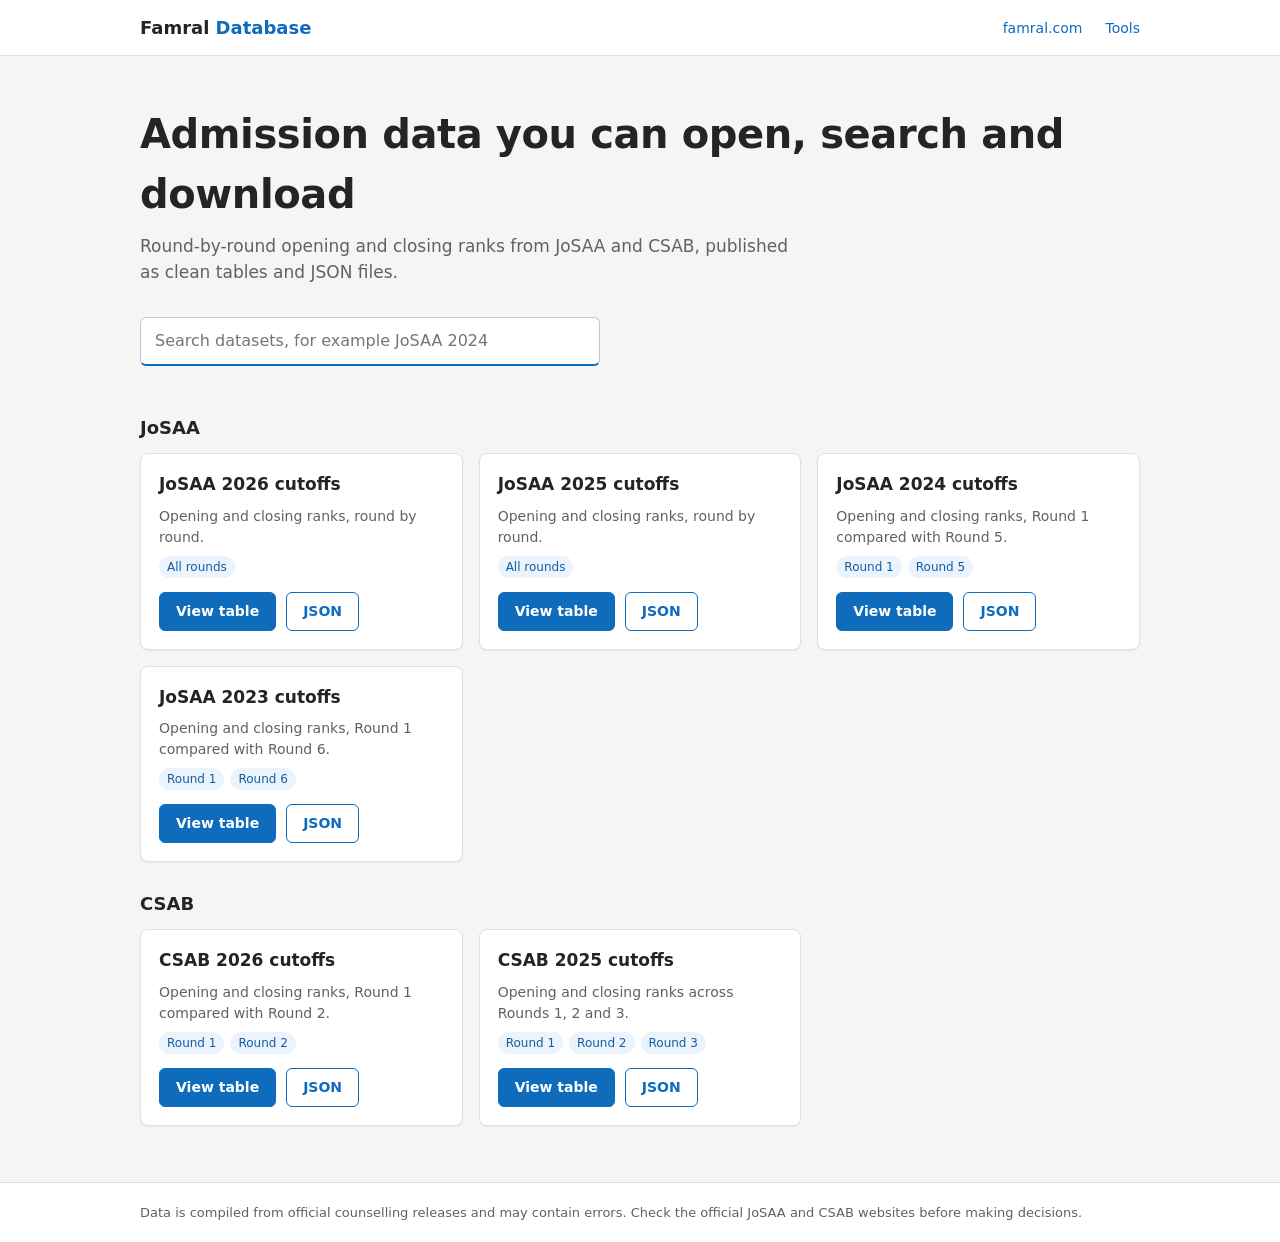
==== index.html @ 6892798c "Create index.html" ====
<!DOCTYPE html>
<html lang="en">
<head>
<meta charset="UTF-8">
<meta name="viewport" content="width=device-width, initial-scale=1">
<title>Famral Database – Open admission and cutoff data</title>
<meta name="description" content="Free, downloadable admission datasets from Famral: JoSAA and CSAB opening and closing ranks, round by round.">
<link rel="canonical" href="https://database.famral.com/">
<style>
  :root {
    --blue: #0f6cbd;
    --blue-dark: #115ea3;
    --blue-tint: #ebf3fc;
    --ink: #242424;
    --muted: #616161;
    --line: #e0e0e0;
    --bg: #f5f5f5;
    --card: #ffffff;
  }
  * { box-sizing: border-box; }
  html { scroll-behavior: smooth; }
  body {
    margin: 0;
    font-family: "Segoe UI", system-ui, -apple-system, Roboto, Arial, sans-serif;
    color: var(--ink);
    background: var(--bg);
    line-height: 1.5;
  }
  a { color: var(--blue); }
  a:focus-visible, input:focus-visible { outline: 3px solid #8fc1ee; outline-offset: 2px; }

  header.top { background: var(--card); border-bottom: 1px solid var(--line); }
  .bar { max-width: 1040px; margin: 0 auto; padding: 14px 20px; display: flex; align-items: center; justify-content: space-between; }
  .brand { font-weight: 600; font-size: 18px; color: var(--ink); text-decoration: none; }
  .brand span { color: var(--blue); }
  .bar nav a { margin-left: 18px; font-size: 14px; text-decoration: none; }
  .bar nav a:hover { text-decoration: underline; }

  .hero { max-width: 1040px; margin: 0 auto; padding: 48px 20px 24px; }
  .hero h1 { margin: 0 0 10px; font-size: clamp(28px, 4vw, 40px); font-weight: 600; letter-spacing: -0.01em; }
  .hero p { margin: 0; max-width: 62ch; color: var(--muted); font-size: 17px; }

  .search { max-width: 1040px; margin: 0 auto; padding: 8px 20px 20px; }
  .search input {
    width: 100%; max-width: 460px; padding: 11px 14px; font: inherit;
    border: 1px solid #c7c7c7; border-bottom: 2px solid var(--blue);
    border-radius: 6px; background: var(--card);
  }

  main { max-width: 1040px; margin: 0 auto; padding: 0 20px 56px; }
  h2 { font-size: 18px; font-weight: 600; margin: 28px 0 12px; }
  .grid { display: grid; grid-template-columns: repeat(auto-fill, minmax(290px, 1fr)); gap: 16px; }
  .card {
    background: var(--card); border: 1px solid var(--line); border-radius: 8px;
    padding: 18px; display: flex; flex-direction: column; gap: 8px;
    box-shadow: 0 1px 2px rgba(0,0,0,.06);
  }
  .card h3 { margin: 0; font-size: 17px; font-weight: 600; }
  .card p { margin: 0; color: var(--muted); font-size: 14px; flex: 1; }
  .tags { display: flex; gap: 6px; flex-wrap: wrap; }
  .tag { font-size: 12px; padding: 2px 8px; border-radius: 999px; background: var(--blue-tint); color: var(--blue-dark); }
  .actions { display: flex; gap: 10px; margin-top: 6px; }
  .btn {
    display: inline-block; padding: 8px 16px; border-radius: 6px; font-size: 14px; font-weight: 600;
    text-decoration: none; border: 1px solid var(--blue);
  }
  .btn.primary { background: var(--blue); color: #fff; }
  .btn.primary:hover { background: var(--blue-dark); }
  .btn.ghost { background: transparent; color: var(--blue); }
  .btn.ghost:hover { background: var(--blue-tint); }

  .empty { display: none; padding: 28px; background: var(--card); border: 1px dashed #c7c7c7; border-radius: 8px; color: var(--muted); }

  footer { border-top: 1px solid var(--line); background: var(--card); }
  footer div { max-width: 1040px; margin: 0 auto; padding: 20px; font-size: 13px; color: var(--muted); }
</style>
</head>
<body>

<header class="top">
  <div class="bar">
    <a class="brand" href="/">Famral <span>Database</span></a>
    <nav>
      <a href="https://famral.com/">famral.com</a>
      <a href="https://tools.famral.com/">Tools</a>
    </nav>
  </div>
</header>

<section class="hero">
  <h1>Admission data you can open, search and download</h1>
  <p>Round-by-round opening and closing ranks from JoSAA and CSAB, published as clean tables and JSON files.</p>
</section>

<div class="search">
  <input id="q" type="search" placeholder="Search datasets, for example JoSAA 2024" aria-label="Search datasets" autocomplete="off">
</div>

<main>
  <div id="list"></div>
  <div class="empty" id="empty">No dataset matches your search. Try a year or a counselling name such as JoSAA or CSAB.</div>
</main>

<footer>
  <div>Data is compiled from official counselling releases and may contain errors. Check the official JoSAA and CSAB websites before making decisions.</div>
</footer>

<script>
  // Add or edit datasets here. "path" is the page folder; "json" is the data file it loads.
  const DATASETS = [
    { group: "JoSAA", title: "JoSAA 2026 cutoffs", desc: "Opening and closing ranks, round by round.", year: 2026, path: "/josaa/cutoff/2026/", json: "/josaa/cutoff/2026/2026.json", tags: ["All rounds"] },
    { group: "JoSAA", title: "JoSAA 2025 cutoffs", desc: "Opening and closing ranks, round by round.", year: 2025, path: "/josaa/cutoff/2025/", json: "/josaa/cutoff/2025/2025.json", tags: ["All rounds"] },
    { group: "JoSAA", title: "JoSAA 2024 cutoffs", desc: "Opening and closing ranks, Round 1 compared with Round 5.", year: 2024, path: "/josaa/cutoff/2024/", json: "/josaa/cutoff/2024/2024.json", tags: ["Round 1", "Round 5"] },
    { group: "JoSAA", title: "JoSAA 2023 cutoffs", desc: "Opening and closing ranks, Round 1 compared with Round 6.", year: 2023, path: "/josaa/cutoff/2023/", json: "/josaa/cutoff/2023/2023.json", tags: ["Round 1", "Round 6"] },
    { group: "CSAB", title: "CSAB 2026 cutoffs", desc: "Opening and closing ranks, Round 1 compared with Round 2.", year: 2026, path: "/csab/cutoff/2026/", json: "/csab/cutoff/2026/2026.json", tags: ["Round 1", "Round 2"] },
    { group: "CSAB", title: "CSAB 2025 cutoffs", desc: "Opening and closing ranks across Rounds 1, 2 and 3.", year: 2025, path: "/csab/cutoff/2025/", json: "/csab/cutoff/2025/2025.json", tags: ["Round 1", "Round 2", "Round 3"] }
  ];

  const list = document.getElementById("list");
  const empty = document.getElementById("empty");
  const q = document.getElementById("q");

  function esc(s) {
    return String(s).replace(/[&<>"']/g, c => ({ "&": "&amp;", "<": "&lt;", ">": "&gt;", '"': "&quot;", "'": "&#39;" }[c]));
  }

  function render() {
    const term = q.value.trim().toLowerCase();
    const matches = DATASETS.filter(d =>
      !term || (d.title + " " + d.desc + " " + d.group + " " + d.year + " " + d.tags.join(" ")).toLowerCase().includes(term)
    );
    const groups = {};
    matches.forEach(d => (groups[d.group] = groups[d.group] || []).push(d));

    list.innerHTML = Object.keys(groups).map(g => `
      <h2>${esc(g)}</h2>
      <div class="grid">
        ${groups[g].sort((a, b) => b.year - a.year).map(d => `
          <article class="card">
            <h3>${esc(d.title)}</h3>
            <p>${esc(d.desc)}</p>
            <div class="tags">${d.tags.map(t => `<span class="tag">${esc(t)}</span>`).join("")}</div>
            <div class="actions">
              <a class="btn primary" href="${esc(d.path)}">View table</a>
              <a class="btn ghost" href="${esc(d.json)}" download>JSON</a>
            </div>
          </article>`).join("")}
      </div>`).join("");

    empty.style.display = matches.length ? "none" : "block";
  }

  q.addEventListener("input", render);
  render();
</script>
</body>
</html>
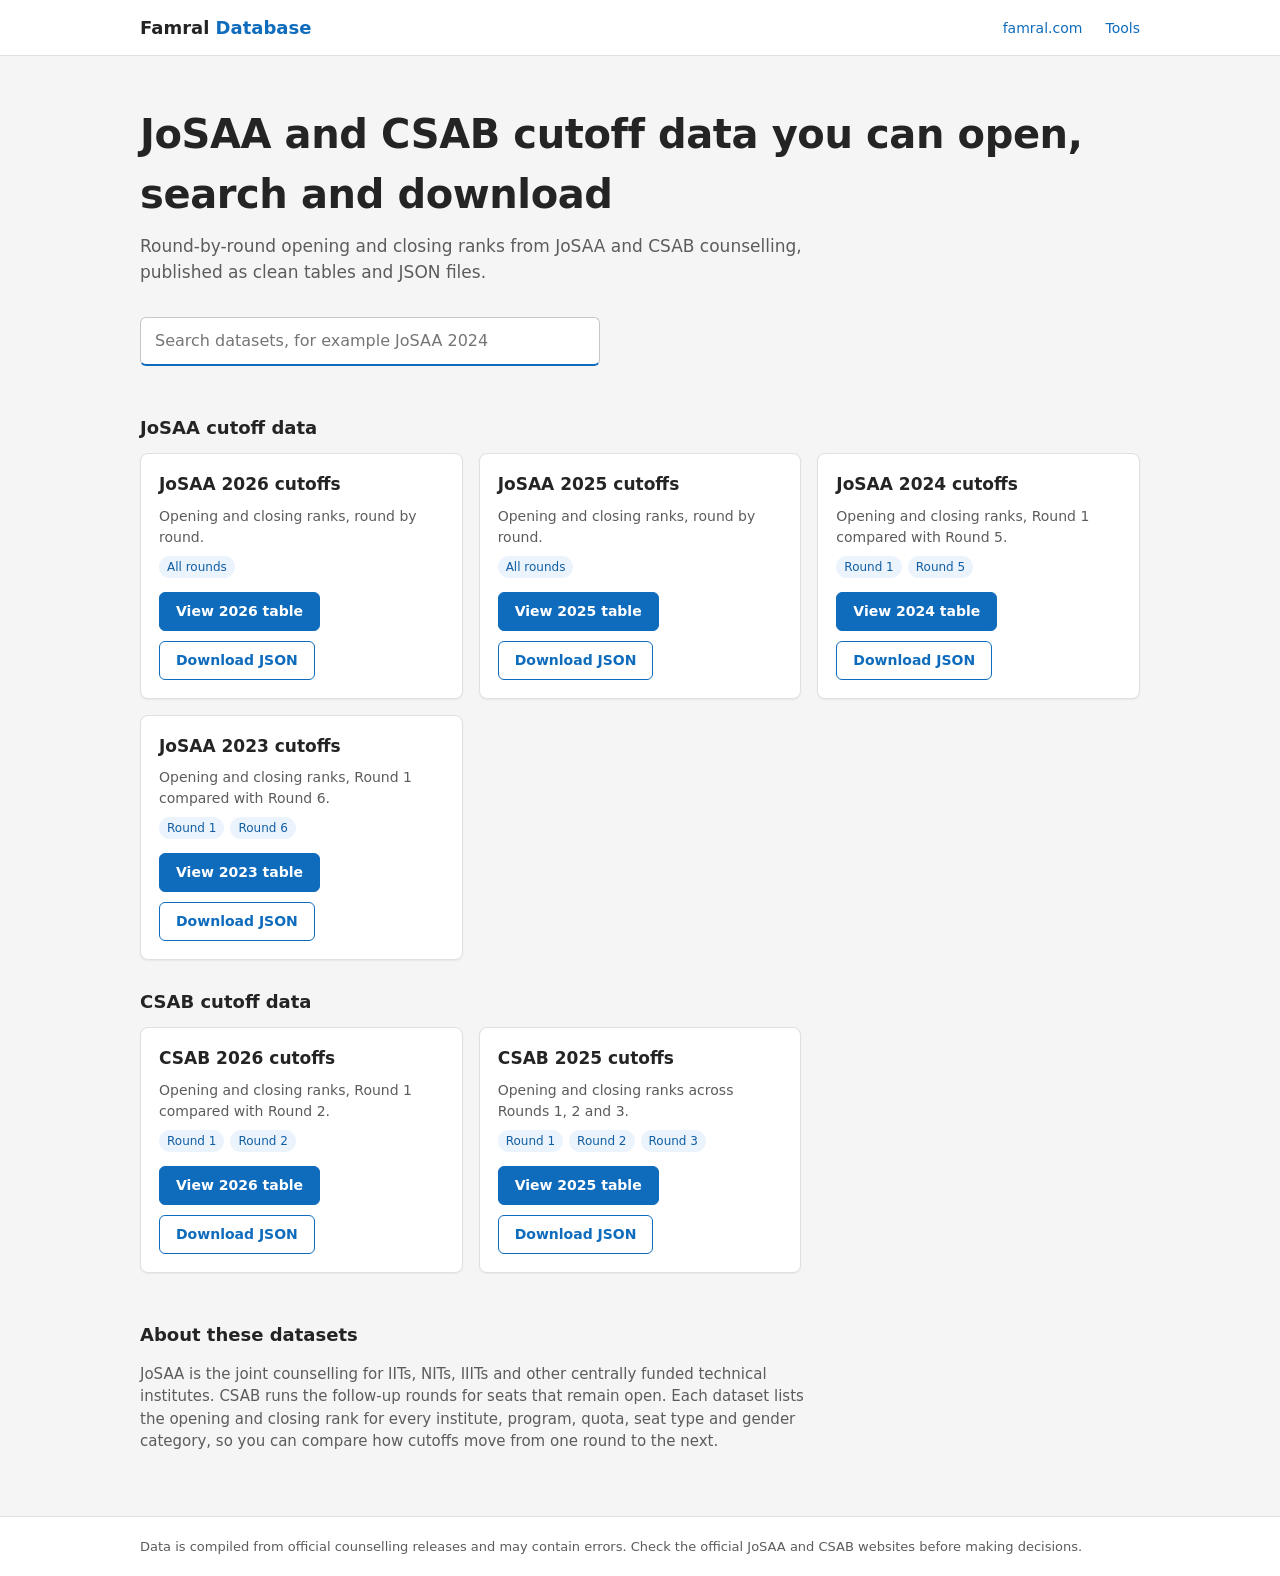
==== commit ac5f04ff: "Update index.html" ====
--- a/index.html
+++ b/index.html
@@ -3,29 +3,260 @@
 <head>
 <meta charset="UTF-8">
 <meta name="viewport" content="width=device-width, initial-scale=1">
-<title>Famral Database – Open admission and cutoff data</title>
-<meta name="description" content="Free, downloadable admission datasets from Famral: JoSAA and CSAB opening and closing ranks, round by round.">
+<title>JoSAA & CSAB Cutoff Data | Famral Database</title>
+<meta name="description" content="Free JoSAA and CSAB opening and closing rank data for 2023 to 2026, round by round. View searchable tables or download JSON files.">
+<meta name="robots" content="index, follow, max-snippet:-1, max-image-preview:large">
+<meta name="theme-color" content="#0f6cbd">
 <link rel="canonical" href="https://database.famral.com/">
+<link rel="icon" href="data:image/svg+xml,%3Csvg xmlns='http://www.w3.org/2000/svg' viewBox='0 0 32 32'%3E%3Crect width='32' height='32' rx='6' fill='%230f6cbd'/%3E%3Ctext x='16' y='23' font-family='Segoe UI,Arial' font-size='20' font-weight='700' text-anchor='middle' fill='white'%3EF%3C/text%3E%3C/svg%3E">
+
+<meta property="og:type" content="website">
+<meta property="og:site_name" content="Famral Database">
+<meta property="og:title" content="JoSAA & CSAB Cutoff Data 2023–2026 | Famral Database">
+<meta property="og:description" content="Free JoSAA and CSAB opening and closing rank data for 2023 to 2026, round by round. View searchable tables or download JSON files.">
+<meta property="og:url" content="https://database.famral.com/">
+<meta property="og:locale" content="en_IN">
+<meta name="twitter:card" content="summary">
+<meta name="twitter:title" content="JoSAA & CSAB Cutoff Data 2023–2026 | Famral Database">
+<meta name="twitter:description" content="Free JoSAA and CSAB opening and closing rank data for 2023 to 2026, round by round. View searchable tables or download JSON files.">
+
+<script type="application/ld+json">
+[
+  {
+    "@context": "https://schema.org",
+    "@type": "WebSite",
+    "name": "Famral Database",
+    "url": "https://database.famral.com/",
+    "publisher": {
+      "@type": "Organization",
+      "name": "Famral",
+      "url": "https://www.famral.com/"
+    }
+  },
+  {
+    "@context": "https://schema.org",
+    "@type": "CollectionPage",
+    "name": "JoSAA & CSAB Cutoff Data 2023–2026 | Famral Database",
+    "description": "Free JoSAA and CSAB opening and closing rank data for 2023 to 2026, round by round. View searchable tables or download JSON files.",
+    "url": "https://database.famral.com/",
+    "isPartOf": {
+      "@type": "WebSite",
+      "url": "https://database.famral.com/"
+    },
+    "mainEntity": {
+      "@type": "ItemList",
+      "itemListElement": [
+        {
+          "@type": "ListItem",
+          "position": 1,
+          "name": "JoSAA 2026 cutoffs",
+          "url": "https://database.famral.com/josaa/cutoff/2026/"
+        },
+        {
+          "@type": "ListItem",
+          "position": 2,
+          "name": "JoSAA 2025 cutoffs",
+          "url": "https://database.famral.com/josaa/cutoff/2025/"
+        },
+        {
+          "@type": "ListItem",
+          "position": 3,
+          "name": "JoSAA 2024 cutoffs",
+          "url": "https://database.famral.com/josaa/cutoff/2024/"
+        },
+        {
+          "@type": "ListItem",
+          "position": 4,
+          "name": "JoSAA 2023 cutoffs",
+          "url": "https://database.famral.com/josaa/cutoff/2023/"
+        },
+        {
+          "@type": "ListItem",
+          "position": 5,
+          "name": "CSAB 2026 cutoffs",
+          "url": "https://database.famral.com/csab/cutoff/2026/"
+        },
+        {
+          "@type": "ListItem",
+          "position": 6,
+          "name": "CSAB 2025 cutoffs",
+          "url": "https://database.famral.com/csab/cutoff/2025/"
+        }
+      ]
+    }
+  },
+  {
+    "@context": "https://schema.org",
+    "@type": "Dataset",
+    "name": "JoSAA 2026 cutoffs: opening and closing ranks",
+    "description": "Opening and closing ranks, round by round.",
+    "url": "https://database.famral.com/josaa/cutoff/2026/",
+    "creator": {
+      "@type": "Organization",
+      "name": "Famral",
+      "url": "https://www.famral.com/"
+    },
+    "temporalCoverage": "2026",
+    "keywords": [
+      "JoSAA",
+      "cutoff",
+      "opening rank",
+      "closing rank",
+      "2026"
+    ],
+    "distribution": [
+      {
+        "@type": "DataDownload",
+        "encodingFormat": "application/json",
+        "contentUrl": "https://database.famral.com/josaa/cutoff/2026/2026.json"
+      }
+    ]
+  },
+  {
+    "@context": "https://schema.org",
+    "@type": "Dataset",
+    "name": "JoSAA 2025 cutoffs: opening and closing ranks",
+    "description": "Opening and closing ranks, round by round.",
+    "url": "https://database.famral.com/josaa/cutoff/2025/",
+    "creator": {
+      "@type": "Organization",
+      "name": "Famral",
+      "url": "https://www.famral.com/"
+    },
+    "temporalCoverage": "2025",
+    "keywords": [
+      "JoSAA",
+      "cutoff",
+      "opening rank",
+      "closing rank",
+      "2025"
+    ],
+    "distribution": [
+      {
+        "@type": "DataDownload",
+        "encodingFormat": "application/json",
+        "contentUrl": "https://database.famral.com/josaa/cutoff/2025/2025.json"
+      }
+    ]
+  },
+  {
+    "@context": "https://schema.org",
+    "@type": "Dataset",
+    "name": "JoSAA 2024 cutoffs: opening and closing ranks",
+    "description": "Opening and closing ranks, Round 1 compared with Round 5.",
+    "url": "https://database.famral.com/josaa/cutoff/2024/",
+    "creator": {
+      "@type": "Organization",
+      "name": "Famral",
+      "url": "https://www.famral.com/"
+    },
+    "temporalCoverage": "2024",
+    "keywords": [
+      "JoSAA",
+      "cutoff",
+      "opening rank",
+      "closing rank",
+      "2024"
+    ],
+    "distribution": [
+      {
+        "@type": "DataDownload",
+        "encodingFormat": "application/json",
+        "contentUrl": "https://database.famral.com/josaa/cutoff/2024/2024.json"
+      }
+    ]
+  },
+  {
+    "@context": "https://schema.org",
+    "@type": "Dataset",
+    "name": "JoSAA 2023 cutoffs: opening and closing ranks",
+    "description": "Opening and closing ranks, Round 1 compared with Round 6.",
+    "url": "https://database.famral.com/josaa/cutoff/2023/",
+    "creator": {
+      "@type": "Organization",
+      "name": "Famral",
+      "url": "https://www.famral.com/"
+    },
+    "temporalCoverage": "2023",
+    "keywords": [
+      "JoSAA",
+      "cutoff",
+      "opening rank",
+      "closing rank",
+      "2023"
+    ],
+    "distribution": [
+      {
+        "@type": "DataDownload",
+        "encodingFormat": "application/json",
+        "contentUrl": "https://database.famral.com/josaa/cutoff/2023/2023.json"
+      }
+    ]
+  },
+  {
+    "@context": "https://schema.org",
+    "@type": "Dataset",
+    "name": "CSAB 2026 cutoffs: opening and closing ranks",
+    "description": "Opening and closing ranks, Round 1 compared with Round 2.",
+    "url": "https://database.famral.com/csab/cutoff/2026/",
+    "creator": {
+      "@type": "Organization",
+      "name": "Famral",
+      "url": "https://www.famral.com/"
+    },
+    "temporalCoverage": "2026",
+    "keywords": [
+      "CSAB",
+      "cutoff",
+      "opening rank",
+      "closing rank",
+      "2026"
+    ],
+    "distribution": [
+      {
+        "@type": "DataDownload",
+        "encodingFormat": "application/json",
+        "contentUrl": "https://database.famral.com/csab/cutoff/2026/2026.json"
+      }
+    ]
+  },
+  {
+    "@context": "https://schema.org",
+    "@type": "Dataset",
+    "name": "CSAB 2025 cutoffs: opening and closing ranks",
+    "description": "Opening and closing ranks across Rounds 1, 2 and 3.",
+    "url": "https://database.famral.com/csab/cutoff/2025/",
+    "creator": {
+      "@type": "Organization",
+      "name": "Famral",
+      "url": "https://www.famral.com/"
+    },
+    "temporalCoverage": "2025",
+    "keywords": [
+      "CSAB",
+      "cutoff",
+      "opening rank",
+      "closing rank",
+      "2025"
+    ],
+    "distribution": [
+      {
+        "@type": "DataDownload",
+        "encodingFormat": "application/json",
+        "contentUrl": "https://database.famral.com/csab/cutoff/2025/2025.json"
+      }
+    ]
+  }
+]
+</script>
+
 <style>
   :root {
-    --blue: #0f6cbd;
-    --blue-dark: #115ea3;
-    --blue-tint: #ebf3fc;
-    --ink: #242424;
-    --muted: #616161;
-    --line: #e0e0e0;
-    --bg: #f5f5f5;
-    --card: #ffffff;
+    --blue: #0f6cbd; --blue-dark: #115ea3; --blue-tint: #ebf3fc;
+    --ink: #242424; --muted: #5c5c5c; --line: #e0e0e0; --bg: #f5f5f5; --card: #ffffff;
   }
   * { box-sizing: border-box; }
-  html { scroll-behavior: smooth; }
-  body {
-    margin: 0;
-    font-family: "Segoe UI", system-ui, -apple-system, Roboto, Arial, sans-serif;
-    color: var(--ink);
-    background: var(--bg);
-    line-height: 1.5;
-  }
+  body { margin: 0; font-family: "Segoe UI", system-ui, -apple-system, Roboto, Arial, sans-serif; color: var(--ink); background: var(--bg); line-height: 1.5; }
   a { color: var(--blue); }
   a:focus-visible, input:focus-visible { outline: 3px solid #8fc1ee; outline-offset: 2px; }
 
@@ -41,35 +272,29 @@
   .hero p { margin: 0; max-width: 62ch; color: var(--muted); font-size: 17px; }
 
   .search { max-width: 1040px; margin: 0 auto; padding: 8px 20px 20px; }
-  .search input {
-    width: 100%; max-width: 460px; padding: 11px 14px; font: inherit;
-    border: 1px solid #c7c7c7; border-bottom: 2px solid var(--blue);
-    border-radius: 6px; background: var(--card);
-  }
-
-  main { max-width: 1040px; margin: 0 auto; padding: 0 20px 56px; }
+  .search input { width: 100%; max-width: 460px; padding: 11px 14px; font: inherit; border: 1px solid #c7c7c7; border-bottom: 2px solid var(--blue); border-radius: 6px; background: var(--card); }
+
+  main { max-width: 1040px; margin: 0 auto; padding: 0 20px 40px; }
   h2 { font-size: 18px; font-weight: 600; margin: 28px 0 12px; }
   .grid { display: grid; grid-template-columns: repeat(auto-fill, minmax(290px, 1fr)); gap: 16px; }
-  .card {
-    background: var(--card); border: 1px solid var(--line); border-radius: 8px;
-    padding: 18px; display: flex; flex-direction: column; gap: 8px;
-    box-shadow: 0 1px 2px rgba(0,0,0,.06);
-  }
+  .card { background: var(--card); border: 1px solid var(--line); border-radius: 8px; padding: 18px; display: flex; flex-direction: column; gap: 8px; box-shadow: 0 1px 2px rgba(0,0,0,.06); }
   .card h3 { margin: 0; font-size: 17px; font-weight: 600; }
+  .card h3 a { color: var(--ink); text-decoration: none; }
+  .card h3 a:hover { color: var(--blue); text-decoration: underline; }
   .card p { margin: 0; color: var(--muted); font-size: 14px; flex: 1; }
-  .tags { display: flex; gap: 6px; flex-wrap: wrap; }
+  .tags { display: flex; gap: 6px; flex-wrap: wrap; list-style: none; margin: 0; padding: 0; }
   .tag { font-size: 12px; padding: 2px 8px; border-radius: 999px; background: var(--blue-tint); color: var(--blue-dark); }
-  .actions { display: flex; gap: 10px; margin-top: 6px; }
-  .btn {
-    display: inline-block; padding: 8px 16px; border-radius: 6px; font-size: 14px; font-weight: 600;
-    text-decoration: none; border: 1px solid var(--blue);
-  }
+  .actions { display: flex; gap: 10px; flex-wrap: wrap; margin-top: 6px; }
+  .btn { display: inline-block; padding: 8px 16px; border-radius: 6px; font-size: 14px; font-weight: 600; text-decoration: none; border: 1px solid var(--blue); }
   .btn.primary { background: var(--blue); color: #fff; }
   .btn.primary:hover { background: var(--blue-dark); }
   .btn.ghost { background: transparent; color: var(--blue); }
   .btn.ghost:hover { background: var(--blue-tint); }
-
   .empty { display: none; padding: 28px; background: var(--card); border: 1px dashed #c7c7c7; border-radius: 8px; color: var(--muted); }
+
+  .about { max-width: 1040px; margin: 0 auto; padding: 0 20px 48px; }
+  .about h2 { margin-top: 8px; }
+  .about p { max-width: 70ch; color: var(--muted); font-size: 15px; }
 
   footer { border-top: 1px solid var(--line); background: var(--card); }
   footer div { max-width: 1040px; margin: 0 auto; padding: 20px; font-size: 13px; color: var(--muted); }
@@ -80,78 +305,117 @@
 <header class="top">
   <div class="bar">
     <a class="brand" href="/">Famral <span>Database</span></a>
-    <nav>
-      <a href="https://famral.com/">famral.com</a>
+    <nav aria-label="Famral sites">
+      <a href="https://www.famral.com/">famral.com</a>
       <a href="https://tools.famral.com/">Tools</a>
     </nav>
   </div>
 </header>
 
 <section class="hero">
-  <h1>Admission data you can open, search and download</h1>
-  <p>Round-by-round opening and closing ranks from JoSAA and CSAB, published as clean tables and JSON files.</p>
+  <h1>JoSAA and CSAB cutoff data you can open, search and download</h1>
+  <p>Round-by-round opening and closing ranks from JoSAA and CSAB counselling, published as clean tables and JSON files.</p>
 </section>
 
 <div class="search">
-  <input id="q" type="search" placeholder="Search datasets, for example JoSAA 2024" aria-label="Search datasets" autocomplete="off">
+  <label for="q" hidden>Search datasets</label>
+  <input id="q" type="search" placeholder="Search datasets, for example JoSAA 2024" autocomplete="off">
 </div>
 
 <main>
-  <div id="list"></div>
-  <div class="empty" id="empty">No dataset matches your search. Try a year or a counselling name such as JoSAA or CSAB.</div>
+    <section class="group" aria-labelledby="h-josaa">
+      <h2 id="h-josaa">JoSAA cutoff data</h2>
+      <div class="grid">
+      <article class="card" data-search="josaa 2026 cutoffs opening and closing ranks, round by round. josaa 2026 all rounds">
+        <h3><a href="/josaa/cutoff/2026/">JoSAA 2026 cutoffs</a></h3>
+        <p>Opening and closing ranks, round by round.</p>
+        <ul class="tags"><li class="tag">All rounds</li></ul>
+        <div class="actions">
+          <a class="btn primary" href="/josaa/cutoff/2026/">View 2026 table</a>
+          <a class="btn ghost" href="/josaa/cutoff/2026/2026.json" download>Download JSON</a>
+        </div>
+      </article>
+      <article class="card" data-search="josaa 2025 cutoffs opening and closing ranks, round by round. josaa 2025 all rounds">
+        <h3><a href="/josaa/cutoff/2025/">JoSAA 2025 cutoffs</a></h3>
+        <p>Opening and closing ranks, round by round.</p>
+        <ul class="tags"><li class="tag">All rounds</li></ul>
+        <div class="actions">
+          <a class="btn primary" href="/josaa/cutoff/2025/">View 2025 table</a>
+          <a class="btn ghost" href="/josaa/cutoff/2025/2025.json" download>Download JSON</a>
+        </div>
+      </article>
+      <article class="card" data-search="josaa 2024 cutoffs opening and closing ranks, round 1 compared with round 5. josaa 2024 round 1 round 5">
+        <h3><a href="/josaa/cutoff/2024/">JoSAA 2024 cutoffs</a></h3>
+        <p>Opening and closing ranks, Round 1 compared with Round 5.</p>
+        <ul class="tags"><li class="tag">Round 1</li><li class="tag">Round 5</li></ul>
+        <div class="actions">
+          <a class="btn primary" href="/josaa/cutoff/2024/">View 2024 table</a>
+          <a class="btn ghost" href="/josaa/cutoff/2024/2024.json" download>Download JSON</a>
+        </div>
+      </article>
+      <article class="card" data-search="josaa 2023 cutoffs opening and closing ranks, round 1 compared with round 6. josaa 2023 round 1 round 6">
+        <h3><a href="/josaa/cutoff/2023/">JoSAA 2023 cutoffs</a></h3>
+        <p>Opening and closing ranks, Round 1 compared with Round 6.</p>
+        <ul class="tags"><li class="tag">Round 1</li><li class="tag">Round 6</li></ul>
+        <div class="actions">
+          <a class="btn primary" href="/josaa/cutoff/2023/">View 2023 table</a>
+          <a class="btn ghost" href="/josaa/cutoff/2023/2023.json" download>Download JSON</a>
+        </div>
+      </article>
+      </div>
+    </section>
+    <section class="group" aria-labelledby="h-csab">
+      <h2 id="h-csab">CSAB cutoff data</h2>
+      <div class="grid">
+      <article class="card" data-search="csab 2026 cutoffs opening and closing ranks, round 1 compared with round 2. csab 2026 round 1 round 2">
+        <h3><a href="/csab/cutoff/2026/">CSAB 2026 cutoffs</a></h3>
+        <p>Opening and closing ranks, Round 1 compared with Round 2.</p>
+        <ul class="tags"><li class="tag">Round 1</li><li class="tag">Round 2</li></ul>
+        <div class="actions">
+          <a class="btn primary" href="/csab/cutoff/2026/">View 2026 table</a>
+          <a class="btn ghost" href="/csab/cutoff/2026/2026.json" download>Download JSON</a>
+        </div>
+      </article>
+      <article class="card" data-search="csab 2025 cutoffs opening and closing ranks across rounds 1, 2 and 3. csab 2025 round 1 round 2 round 3">
+        <h3><a href="/csab/cutoff/2025/">CSAB 2025 cutoffs</a></h3>
+        <p>Opening and closing ranks across Rounds 1, 2 and 3.</p>
+        <ul class="tags"><li class="tag">Round 1</li><li class="tag">Round 2</li><li class="tag">Round 3</li></ul>
+        <div class="actions">
+          <a class="btn primary" href="/csab/cutoff/2025/">View 2025 table</a>
+          <a class="btn ghost" href="/csab/cutoff/2025/2025.json" download>Download JSON</a>
+        </div>
+      </article>
+      </div>
+    </section>
+    <div class="empty" id="empty">No dataset matches your search. Try a year or a counselling name such as JoSAA or CSAB.</div>
 </main>
+
+<section class="about">
+  <h2>About these datasets</h2>
+  <p>JoSAA is the joint counselling for IITs, NITs, IIITs and other centrally funded technical institutes. CSAB runs the follow-up rounds for seats that remain open. Each dataset lists the opening and closing rank for every institute, program, quota, seat type and gender category, so you can compare how cutoffs move from one round to the next.</p>
+</section>
 
 <footer>
   <div>Data is compiled from official counselling releases and may contain errors. Check the official JoSAA and CSAB websites before making decisions.</div>
 </footer>
 
 <script>
-  // Add or edit datasets here. "path" is the page folder; "json" is the data file it loads.
-  const DATASETS = [
-    { group: "JoSAA", title: "JoSAA 2026 cutoffs", desc: "Opening and closing ranks, round by round.", year: 2026, path: "/josaa/cutoff/2026/", json: "/josaa/cutoff/2026/2026.json", tags: ["All rounds"] },
-    { group: "JoSAA", title: "JoSAA 2025 cutoffs", desc: "Opening and closing ranks, round by round.", year: 2025, path: "/josaa/cutoff/2025/", json: "/josaa/cutoff/2025/2025.json", tags: ["All rounds"] },
-    { group: "JoSAA", title: "JoSAA 2024 cutoffs", desc: "Opening and closing ranks, Round 1 compared with Round 5.", year: 2024, path: "/josaa/cutoff/2024/", json: "/josaa/cutoff/2024/2024.json", tags: ["Round 1", "Round 5"] },
-    { group: "JoSAA", title: "JoSAA 2023 cutoffs", desc: "Opening and closing ranks, Round 1 compared with Round 6.", year: 2023, path: "/josaa/cutoff/2023/", json: "/josaa/cutoff/2023/2023.json", tags: ["Round 1", "Round 6"] },
-    { group: "CSAB", title: "CSAB 2026 cutoffs", desc: "Opening and closing ranks, Round 1 compared with Round 2.", year: 2026, path: "/csab/cutoff/2026/", json: "/csab/cutoff/2026/2026.json", tags: ["Round 1", "Round 2"] },
-    { group: "CSAB", title: "CSAB 2025 cutoffs", desc: "Opening and closing ranks across Rounds 1, 2 and 3.", year: 2025, path: "/csab/cutoff/2025/", json: "/csab/cutoff/2025/2025.json", tags: ["Round 1", "Round 2", "Round 3"] }
-  ];
-
-  const list = document.getElementById("list");
+  // Cards are plain HTML so search engines can read them; this only filters what is shown.
+  const q = document.getElementById("q");
+  const cards = [...document.querySelectorAll(".card")];
+  const groups = [...document.querySelectorAll(".group")];
   const empty = document.getElementById("empty");
-  const q = document.getElementById("q");
-
-  function esc(s) {
-    return String(s).replace(/[&<>"']/g, c => ({ "&": "&amp;", "<": "&lt;", ">": "&gt;", '"': "&quot;", "'": "&#39;" }[c]));
-  }
-
-  function render() {
+  q.addEventListener("input", () => {
     const term = q.value.trim().toLowerCase();
-    const matches = DATASETS.filter(d =>
-      !term || (d.title + " " + d.desc + " " + d.group + " " + d.year + " " + d.tags.join(" ")).toLowerCase().includes(term)
-    );
-    const groups = {};
-    matches.forEach(d => (groups[d.group] = groups[d.group] || []).push(d));
-
-    list.innerHTML = Object.keys(groups).map(g => `
-      <h2>${esc(g)}</h2>
-      <div class="grid">
-        ${groups[g].sort((a, b) => b.year - a.year).map(d => `
-          <article class="card">
-            <h3>${esc(d.title)}</h3>
-            <p>${esc(d.desc)}</p>
-            <div class="tags">${d.tags.map(t => `<span class="tag">${esc(t)}</span>`).join("")}</div>
-            <div class="actions">
-              <a class="btn primary" href="${esc(d.path)}">View table</a>
-              <a class="btn ghost" href="${esc(d.json)}" download>JSON</a>
-            </div>
-          </article>`).join("")}
-      </div>`).join("");
-
-    empty.style.display = matches.length ? "none" : "block";
-  }
-
-  q.addEventListener("input", render);
-  render();
+    let shown = 0;
+    cards.forEach(c => {
+      const hit = !term || c.dataset.search.includes(term);
+      c.hidden = !hit;
+      if (hit) shown++;
+    });
+    groups.forEach(g => { g.hidden = !g.querySelector(".card:not([hidden])"); });
+    empty.style.display = shown ? "none" : "block";
+  });
 </script>
 </body>
 </html>
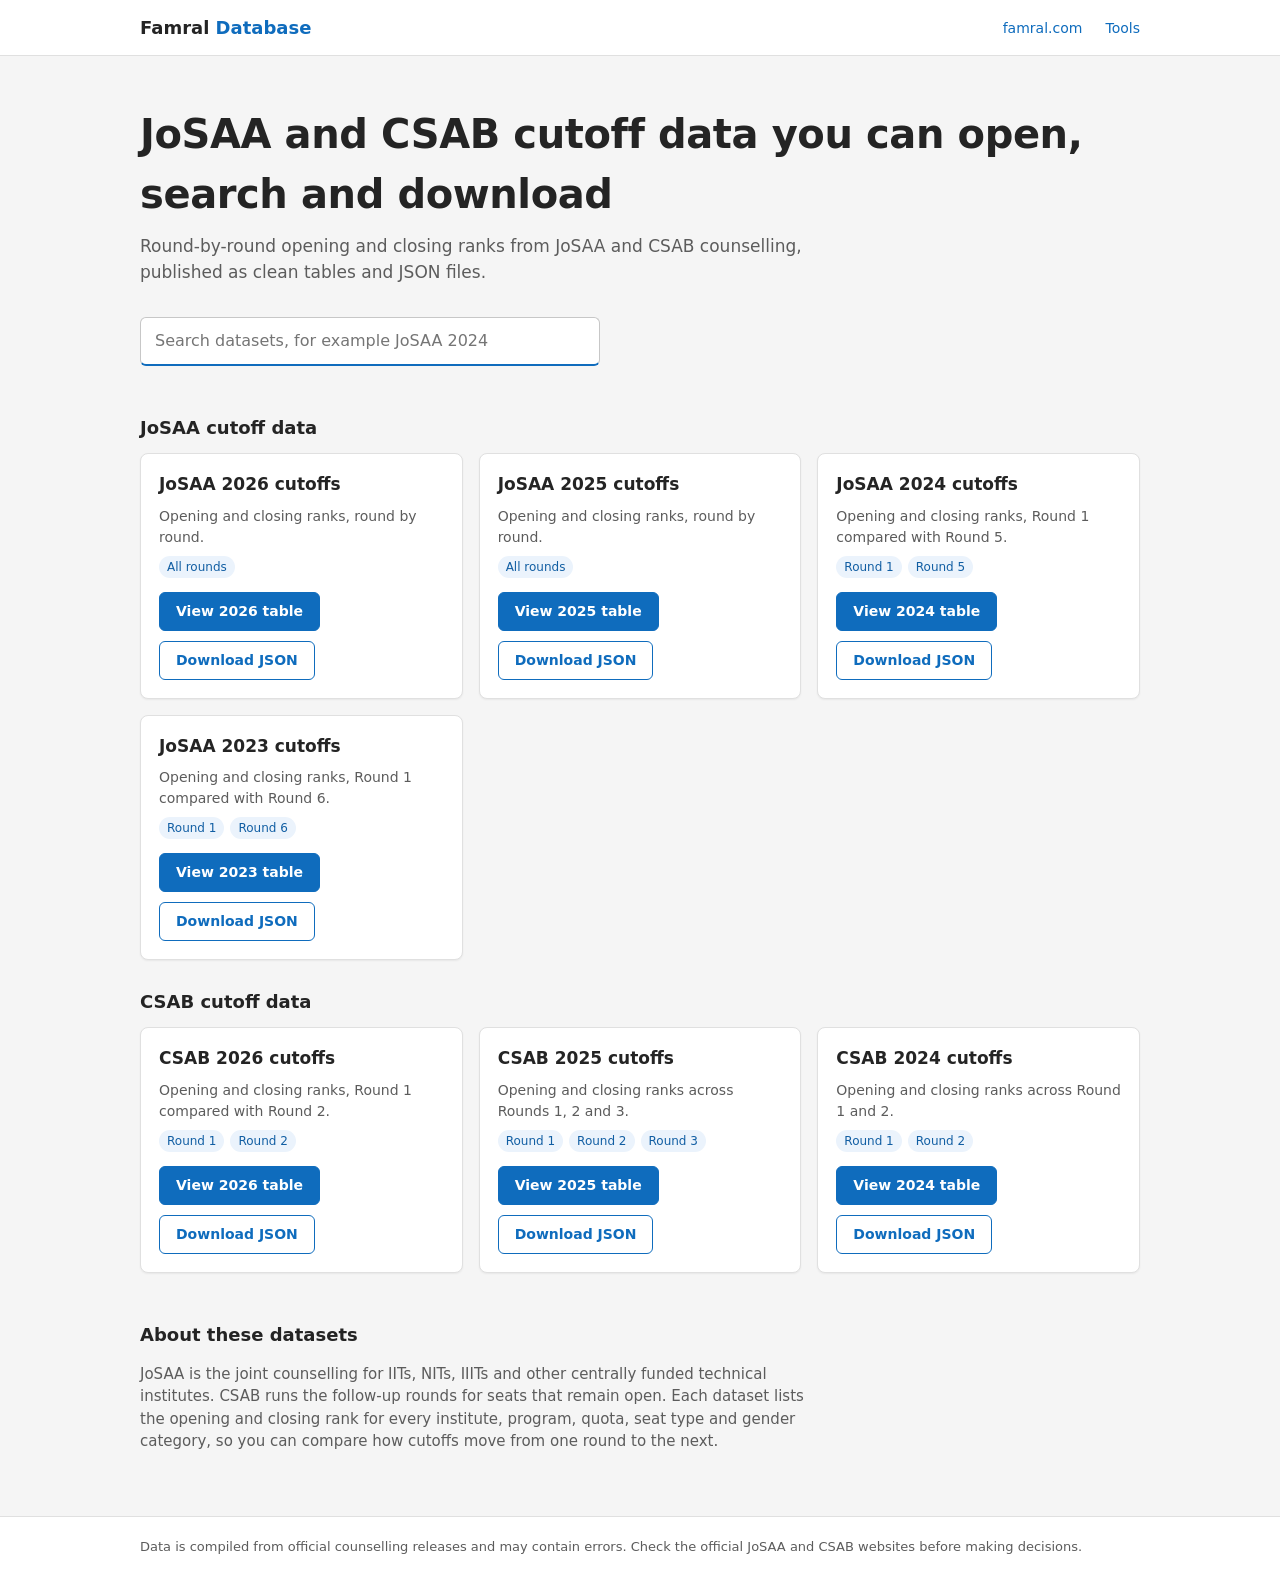
==== commit cb5b44ea: "Update index.html" ====
--- a/index.html
+++ b/index.html
@@ -50,37 +50,43 @@
           "@type": "ListItem",
           "position": 1,
           "name": "JoSAA 2026 cutoffs",
-          "url": "https://database.famral.com/josaa/cutoff/2026/"
+          "url": "https://database.famral.com/josaa/cutoff/2026"
         },
         {
           "@type": "ListItem",
           "position": 2,
           "name": "JoSAA 2025 cutoffs",
-          "url": "https://database.famral.com/josaa/cutoff/2025/"
+          "url": "https://database.famral.com/josaa/cutoff/2025"
         },
         {
           "@type": "ListItem",
           "position": 3,
           "name": "JoSAA 2024 cutoffs",
-          "url": "https://database.famral.com/josaa/cutoff/2024/"
+          "url": "https://database.famral.com/josaa/cutoff/2024"
         },
         {
           "@type": "ListItem",
           "position": 4,
           "name": "JoSAA 2023 cutoffs",
-          "url": "https://database.famral.com/josaa/cutoff/2023/"
+          "url": "https://database.famral.com/josaa/cutoff/2023"
         },
         {
           "@type": "ListItem",
           "position": 5,
           "name": "CSAB 2026 cutoffs",
-          "url": "https://database.famral.com/csab/cutoff/2026/"
+          "url": "https://database.famral.com/csab/cutoff/2026"
         },
         {
           "@type": "ListItem",
           "position": 6,
           "name": "CSAB 2025 cutoffs",
-          "url": "https://database.famral.com/csab/cutoff/2025/"
+          "url": "https://database.famral.com/csab/cutoff/2025"
+        },
+        {
+          "@type": "ListItem",
+          "position": 7,
+          "name": "CSAB 2024 cutoffs",
+          "url": "https://database.famral.com/csab/cutoff/2024"
         }
       ]
     }
@@ -90,7 +96,7 @@
     "@type": "Dataset",
     "name": "JoSAA 2026 cutoffs: opening and closing ranks",
     "description": "Opening and closing ranks, round by round.",
-    "url": "https://database.famral.com/josaa/cutoff/2026/",
+    "url": "https://database.famral.com/josaa/cutoff/2026",
     "creator": {
       "@type": "Organization",
       "name": "Famral",
@@ -108,7 +114,7 @@
       {
         "@type": "DataDownload",
         "encodingFormat": "application/json",
-        "contentUrl": "https://database.famral.com/josaa/cutoff/2026/2026.json"
+        "contentUrl": "https://database.famral.com/josaa/cutoff/2026.json"
       }
     ]
   },
@@ -117,7 +123,7 @@
     "@type": "Dataset",
     "name": "JoSAA 2025 cutoffs: opening and closing ranks",
     "description": "Opening and closing ranks, round by round.",
-    "url": "https://database.famral.com/josaa/cutoff/2025/",
+    "url": "https://database.famral.com/josaa/cutoff/2025",
     "creator": {
       "@type": "Organization",
       "name": "Famral",
@@ -135,7 +141,7 @@
       {
         "@type": "DataDownload",
         "encodingFormat": "application/json",
-        "contentUrl": "https://database.famral.com/josaa/cutoff/2025/2025.json"
+        "contentUrl": "https://database.famral.com/josaa/cutoff/2025.json"
       }
     ]
   },
@@ -144,7 +150,7 @@
     "@type": "Dataset",
     "name": "JoSAA 2024 cutoffs: opening and closing ranks",
     "description": "Opening and closing ranks, Round 1 compared with Round 5.",
-    "url": "https://database.famral.com/josaa/cutoff/2024/",
+    "url": "https://database.famral.com/josaa/cutoff/2024",
     "creator": {
       "@type": "Organization",
       "name": "Famral",
@@ -162,7 +168,7 @@
       {
         "@type": "DataDownload",
         "encodingFormat": "application/json",
-        "contentUrl": "https://database.famral.com/josaa/cutoff/2024/2024.json"
+        "contentUrl": "https://database.famral.com/josaa/cutoff/2024.json"
       }
     ]
   },
@@ -171,7 +177,7 @@
     "@type": "Dataset",
     "name": "JoSAA 2023 cutoffs: opening and closing ranks",
     "description": "Opening and closing ranks, Round 1 compared with Round 6.",
-    "url": "https://database.famral.com/josaa/cutoff/2023/",
+    "url": "https://database.famral.com/josaa/cutoff/2023",
     "creator": {
       "@type": "Organization",
       "name": "Famral",
@@ -189,7 +195,7 @@
       {
         "@type": "DataDownload",
         "encodingFormat": "application/json",
-        "contentUrl": "https://database.famral.com/josaa/cutoff/2023/2023.json"
+        "contentUrl": "https://database.famral.com/josaa/cutoff/2023.json"
       }
     ]
   },
@@ -198,7 +204,7 @@
     "@type": "Dataset",
     "name": "CSAB 2026 cutoffs: opening and closing ranks",
     "description": "Opening and closing ranks, Round 1 compared with Round 2.",
-    "url": "https://database.famral.com/csab/cutoff/2026/",
+    "url": "https://database.famral.com/csab/cutoff/2026",
     "creator": {
       "@type": "Organization",
       "name": "Famral",
@@ -216,7 +222,7 @@
       {
         "@type": "DataDownload",
         "encodingFormat": "application/json",
-        "contentUrl": "https://database.famral.com/csab/cutoff/2026/2026.json"
+        "contentUrl": "https://database.famral.com/csab/cutoff/2026.json"
       }
     ]
   },
@@ -225,7 +231,7 @@
     "@type": "Dataset",
     "name": "CSAB 2025 cutoffs: opening and closing ranks",
     "description": "Opening and closing ranks across Rounds 1, 2 and 3.",
-    "url": "https://database.famral.com/csab/cutoff/2025/",
+    "url": "https://database.famral.com/csab/cutoff/2025",
     "creator": {
       "@type": "Organization",
       "name": "Famral",
@@ -243,7 +249,7 @@
       {
         "@type": "DataDownload",
         "encodingFormat": "application/json",
-        "contentUrl": "https://database.famral.com/csab/cutoff/2025/2025.json"
+        "contentUrl": "https://database.famral.com/csab/cutoff/2025.json"
       }
     ]
   }
@@ -327,39 +333,39 @@
       <h2 id="h-josaa">JoSAA cutoff data</h2>
       <div class="grid">
       <article class="card" data-search="josaa 2026 cutoffs opening and closing ranks, round by round. josaa 2026 all rounds">
-        <h3><a href="/josaa/cutoff/2026/">JoSAA 2026 cutoffs</a></h3>
+        <h3><a href="/josaa/cutoff/2026">JoSAA 2026 cutoffs</a></h3>
         <p>Opening and closing ranks, round by round.</p>
         <ul class="tags"><li class="tag">All rounds</li></ul>
         <div class="actions">
-          <a class="btn primary" href="/josaa/cutoff/2026/">View 2026 table</a>
-          <a class="btn ghost" href="/josaa/cutoff/2026/2026.json" download>Download JSON</a>
+          <a class="btn primary" href="/josaa/cutoff/2026">View 2026 table</a>
+          <a class="btn ghost" href="/josaa/cutoff/2026.json" download>Download JSON</a>
         </div>
       </article>
       <article class="card" data-search="josaa 2025 cutoffs opening and closing ranks, round by round. josaa 2025 all rounds">
-        <h3><a href="/josaa/cutoff/2025/">JoSAA 2025 cutoffs</a></h3>
+        <h3><a href="/josaa/cutoff/2025">JoSAA 2025 cutoffs</a></h3>
         <p>Opening and closing ranks, round by round.</p>
         <ul class="tags"><li class="tag">All rounds</li></ul>
         <div class="actions">
-          <a class="btn primary" href="/josaa/cutoff/2025/">View 2025 table</a>
-          <a class="btn ghost" href="/josaa/cutoff/2025/2025.json" download>Download JSON</a>
+          <a class="btn primary" href="/josaa/cutoff/2025">View 2025 table</a>
+          <a class="btn ghost" href="/josaa/cutoff/2025.json" download>Download JSON</a>
         </div>
       </article>
       <article class="card" data-search="josaa 2024 cutoffs opening and closing ranks, round 1 compared with round 5. josaa 2024 round 1 round 5">
-        <h3><a href="/josaa/cutoff/2024/">JoSAA 2024 cutoffs</a></h3>
+        <h3><a href="/josaa/cutoff/2024">JoSAA 2024 cutoffs</a></h3>
         <p>Opening and closing ranks, Round 1 compared with Round 5.</p>
         <ul class="tags"><li class="tag">Round 1</li><li class="tag">Round 5</li></ul>
         <div class="actions">
-          <a class="btn primary" href="/josaa/cutoff/2024/">View 2024 table</a>
-          <a class="btn ghost" href="/josaa/cutoff/2024/2024.json" download>Download JSON</a>
+          <a class="btn primary" href="/josaa/cutoff/2024">View 2024 table</a>
+          <a class="btn ghost" href="/josaa/cutoff/2024.json" download>Download JSON</a>
         </div>
       </article>
       <article class="card" data-search="josaa 2023 cutoffs opening and closing ranks, round 1 compared with round 6. josaa 2023 round 1 round 6">
-        <h3><a href="/josaa/cutoff/2023/">JoSAA 2023 cutoffs</a></h3>
+        <h3><a href="/josaa/cutoff/2023">JoSAA 2023 cutoffs</a></h3>
         <p>Opening and closing ranks, Round 1 compared with Round 6.</p>
         <ul class="tags"><li class="tag">Round 1</li><li class="tag">Round 6</li></ul>
         <div class="actions">
-          <a class="btn primary" href="/josaa/cutoff/2023/">View 2023 table</a>
-          <a class="btn ghost" href="/josaa/cutoff/2023/2023.json" download>Download JSON</a>
+          <a class="btn primary" href="/josaa/cutoff/2023">View 2023 table</a>
+          <a class="btn ghost" href="/josaa/cutoff/2023.json" download>Download JSON</a>
         </div>
       </article>
       </div>
@@ -368,21 +374,30 @@
       <h2 id="h-csab">CSAB cutoff data</h2>
       <div class="grid">
       <article class="card" data-search="csab 2026 cutoffs opening and closing ranks, round 1 compared with round 2. csab 2026 round 1 round 2">
-        <h3><a href="/csab/cutoff/2026/">CSAB 2026 cutoffs</a></h3>
+        <h3><a href="/csab/cutoff/2026">CSAB 2026 cutoffs</a></h3>
         <p>Opening and closing ranks, Round 1 compared with Round 2.</p>
         <ul class="tags"><li class="tag">Round 1</li><li class="tag">Round 2</li></ul>
         <div class="actions">
-          <a class="btn primary" href="/csab/cutoff/2026/">View 2026 table</a>
-          <a class="btn ghost" href="/csab/cutoff/2026/2026.json" download>Download JSON</a>
+          <a class="btn primary" href="/csab/cutoff/2026">View 2026 table</a>
+          <a class="btn ghost" href="/csab/cutoff/2026.json" download>Download JSON</a>
         </div>
       </article>
       <article class="card" data-search="csab 2025 cutoffs opening and closing ranks across rounds 1, 2 and 3. csab 2025 round 1 round 2 round 3">
-        <h3><a href="/csab/cutoff/2025/">CSAB 2025 cutoffs</a></h3>
+        <h3><a href="/csab/cutoff/2025">CSAB 2025 cutoffs</a></h3>
         <p>Opening and closing ranks across Rounds 1, 2 and 3.</p>
         <ul class="tags"><li class="tag">Round 1</li><li class="tag">Round 2</li><li class="tag">Round 3</li></ul>
         <div class="actions">
-          <a class="btn primary" href="/csab/cutoff/2025/">View 2025 table</a>
-          <a class="btn ghost" href="/csab/cutoff/2025/2025.json" download>Download JSON</a>
+          <a class="btn primary" href="/csab/cutoff/2025">View 2025 table</a>
+          <a class="btn ghost" href="/csab/cutoff/2025.json" download>Download JSON</a>
+        </div>
+      </article>
+      <article class="card" data-search="csab 2024 cutoffs opening and closing ranks across rounds 1 and 2. csab 2024 round 1 round 2">
+        <h3><a href="/csab/cutoff/2024">CSAB 2024 cutoffs</a></h3>
+        <p>Opening and closing ranks across Round 1 and 2.</p>
+        <ul class="tags"><li class="tag">Round 1</li><li class="tag">Round 2</li></ul>
+        <div class="actions">
+          <a class="btn primary" href="/csab/cutoff/2024">View 2024 table</a>
+          <a class="btn ghost" href="/csab/cutoff/2024.json" download>Download JSON</a>
         </div>
       </article>
       </div>
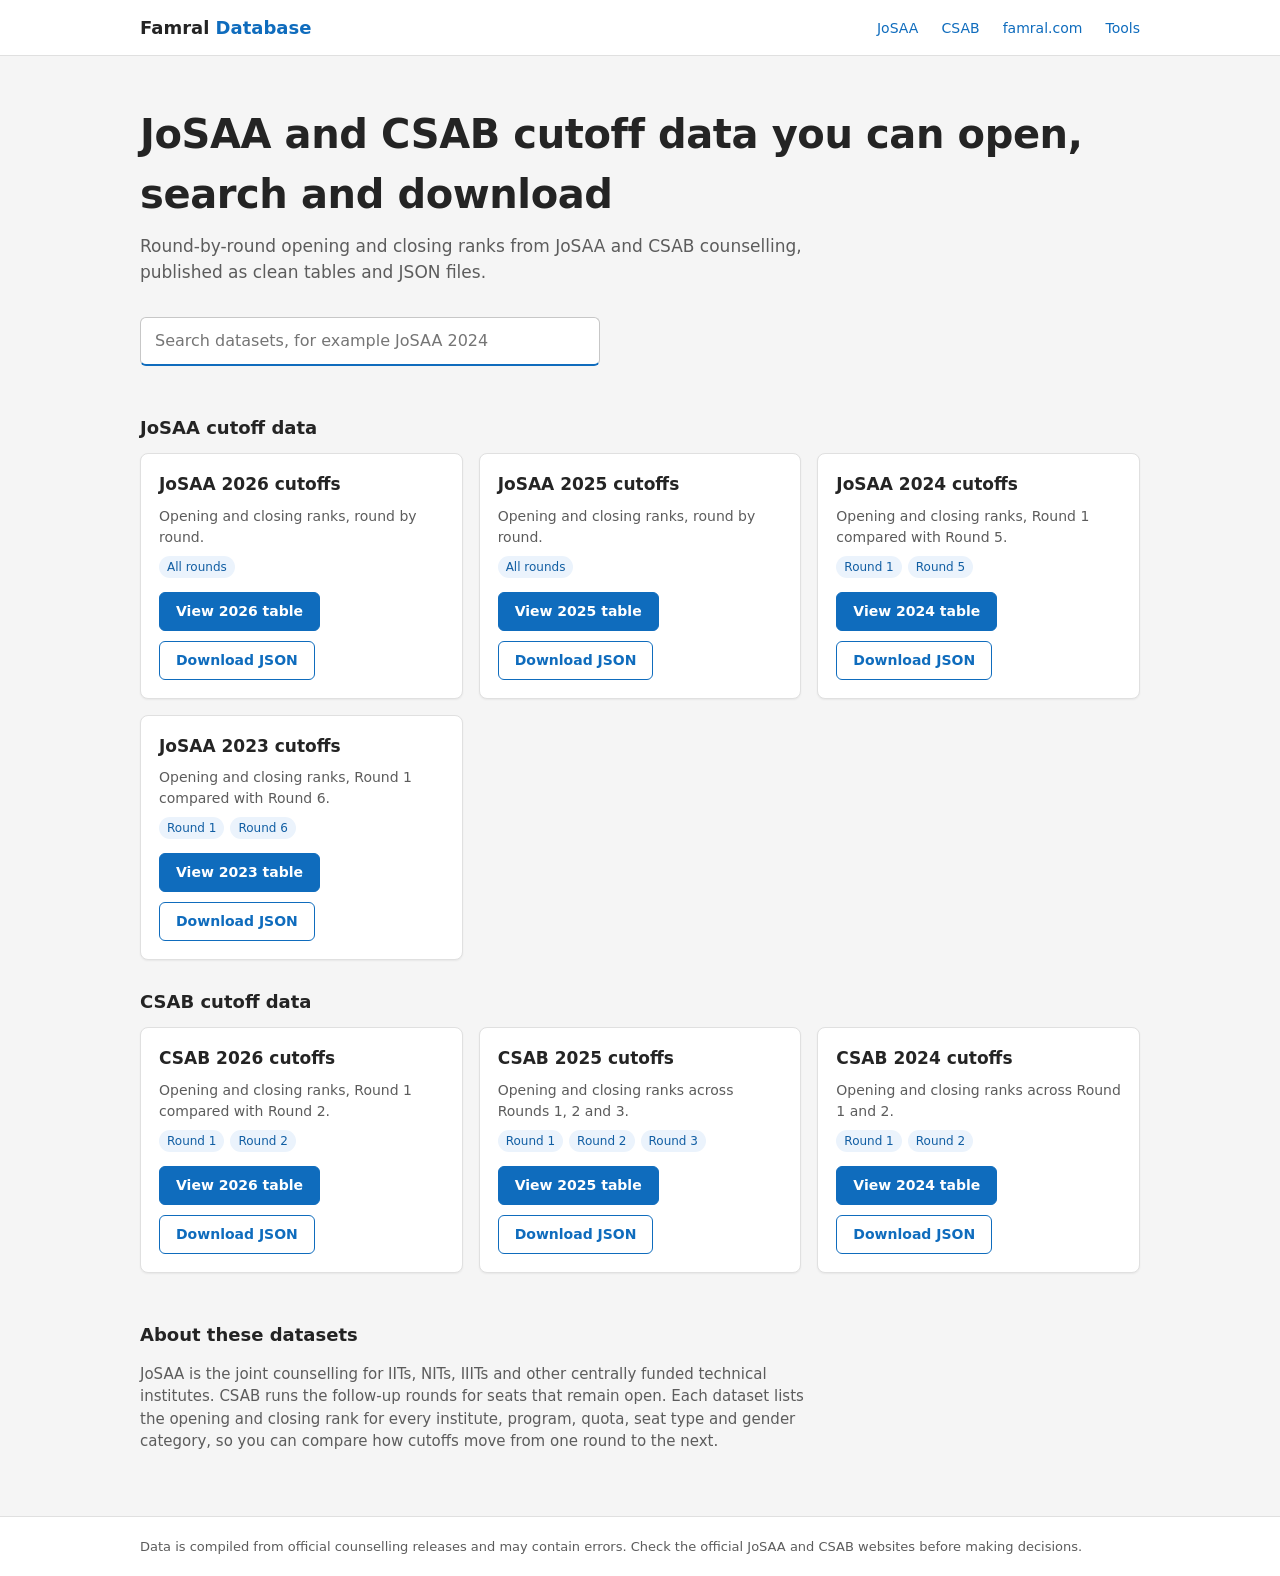
==== commit 927310ad: "Add files via upload" ====
--- a/index.html
+++ b/index.html
@@ -95,8 +95,9 @@
     "@context": "https://schema.org",
     "@type": "Dataset",
     "name": "JoSAA 2026 cutoffs: opening and closing ranks",
-    "description": "Opening and closing ranks, round by round.",
+    "description": "JoSAA 2026 round-by-round opening and closing ranks for every IIT, NIT, IIIT and GFTI seat across quotas, categories and genders.",
     "url": "https://database.famral.com/josaa/cutoff/2026",
+    "license": "https://creativecommons.org/licenses/by/4.0/",
     "creator": {
       "@type": "Organization",
       "name": "Famral",
@@ -122,8 +123,9 @@
     "@context": "https://schema.org",
     "@type": "Dataset",
     "name": "JoSAA 2025 cutoffs: opening and closing ranks",
-    "description": "Opening and closing ranks, round by round.",
+    "description": "JoSAA 2025 round-by-round opening and closing ranks for every IIT, NIT, IIIT and GFTI seat across quotas, categories and genders.",
     "url": "https://database.famral.com/josaa/cutoff/2025",
+    "license": "https://creativecommons.org/licenses/by/4.0/",
     "creator": {
       "@type": "Organization",
       "name": "Famral",
@@ -149,8 +151,9 @@
     "@context": "https://schema.org",
     "@type": "Dataset",
     "name": "JoSAA 2024 cutoffs: opening and closing ranks",
-    "description": "Opening and closing ranks, Round 1 compared with Round 5.",
+    "description": "JoSAA 2024 opening and closing ranks comparing Round 1 and Round 5 for every IIT, NIT, IIIT and GFTI seat across quotas and categories.",
     "url": "https://database.famral.com/josaa/cutoff/2024",
+    "license": "https://creativecommons.org/licenses/by/4.0/",
     "creator": {
       "@type": "Organization",
       "name": "Famral",
@@ -176,8 +179,9 @@
     "@context": "https://schema.org",
     "@type": "Dataset",
     "name": "JoSAA 2023 cutoffs: opening and closing ranks",
-    "description": "Opening and closing ranks, Round 1 compared with Round 6.",
+    "description": "JoSAA 2023 opening and closing ranks comparing Round 1 and Round 6 for every IIT, NIT, IIIT and GFTI seat across quotas and categories.",
     "url": "https://database.famral.com/josaa/cutoff/2023",
+    "license": "https://creativecommons.org/licenses/by/4.0/",
     "creator": {
       "@type": "Organization",
       "name": "Famral",
@@ -203,8 +207,9 @@
     "@context": "https://schema.org",
     "@type": "Dataset",
     "name": "CSAB 2026 cutoffs: opening and closing ranks",
-    "description": "Opening and closing ranks, Round 1 compared with Round 2.",
+    "description": "CSAB 2026 special round opening and closing ranks comparing Round 1 and Round 2 for NITs, IIITs and other GFTIs across quotas and categories.",
     "url": "https://database.famral.com/csab/cutoff/2026",
+    "license": "https://creativecommons.org/licenses/by/4.0/",
     "creator": {
       "@type": "Organization",
       "name": "Famral",
@@ -230,8 +235,9 @@
     "@context": "https://schema.org",
     "@type": "Dataset",
     "name": "CSAB 2025 cutoffs: opening and closing ranks",
-    "description": "Opening and closing ranks across Rounds 1, 2 and 3.",
+    "description": "CSAB 2025 special round opening and closing ranks across Rounds 1, 2 and 3 for NITs, IIITs and other GFTIs across quotas and categories.",
     "url": "https://database.famral.com/csab/cutoff/2025",
+    "license": "https://creativecommons.org/licenses/by/4.0/",
     "creator": {
       "@type": "Organization",
       "name": "Famral",
@@ -250,6 +256,34 @@
         "@type": "DataDownload",
         "encodingFormat": "application/json",
         "contentUrl": "https://database.famral.com/csab/cutoff/2025.json"
+      }
+    ]
+  },
+  {
+    "@context": "https://schema.org",
+    "@type": "Dataset",
+    "name": "CSAB 2024 cutoffs: opening and closing ranks",
+    "description": "CSAB 2024 special round opening and closing ranks across Round 1 and Round 2 for NITs, IIITs and other GFTIs across quotas and categories.",
+    "url": "https://database.famral.com/csab/cutoff/2024",
+    "license": "https://creativecommons.org/licenses/by/4.0/",
+    "creator": {
+      "@type": "Organization",
+      "name": "Famral",
+      "url": "https://www.famral.com/"
+    },
+    "temporalCoverage": "2024",
+    "keywords": [
+      "CSAB",
+      "cutoff",
+      "opening rank",
+      "closing rank",
+      "2024"
+    ],
+    "distribution": [
+      {
+        "@type": "DataDownload",
+        "encodingFormat": "application/json",
+        "contentUrl": "https://database.famral.com/csab/cutoff/2024.json"
       }
     ]
   }
@@ -312,6 +346,8 @@
   <div class="bar">
     <a class="brand" href="/">Famral <span>Database</span></a>
     <nav aria-label="Famral sites">
+      <a href="/josaa/">JoSAA</a>
+      <a href="/csab/">CSAB</a>
       <a href="https://www.famral.com/">famral.com</a>
       <a href="https://tools.famral.com/">Tools</a>
     </nav>
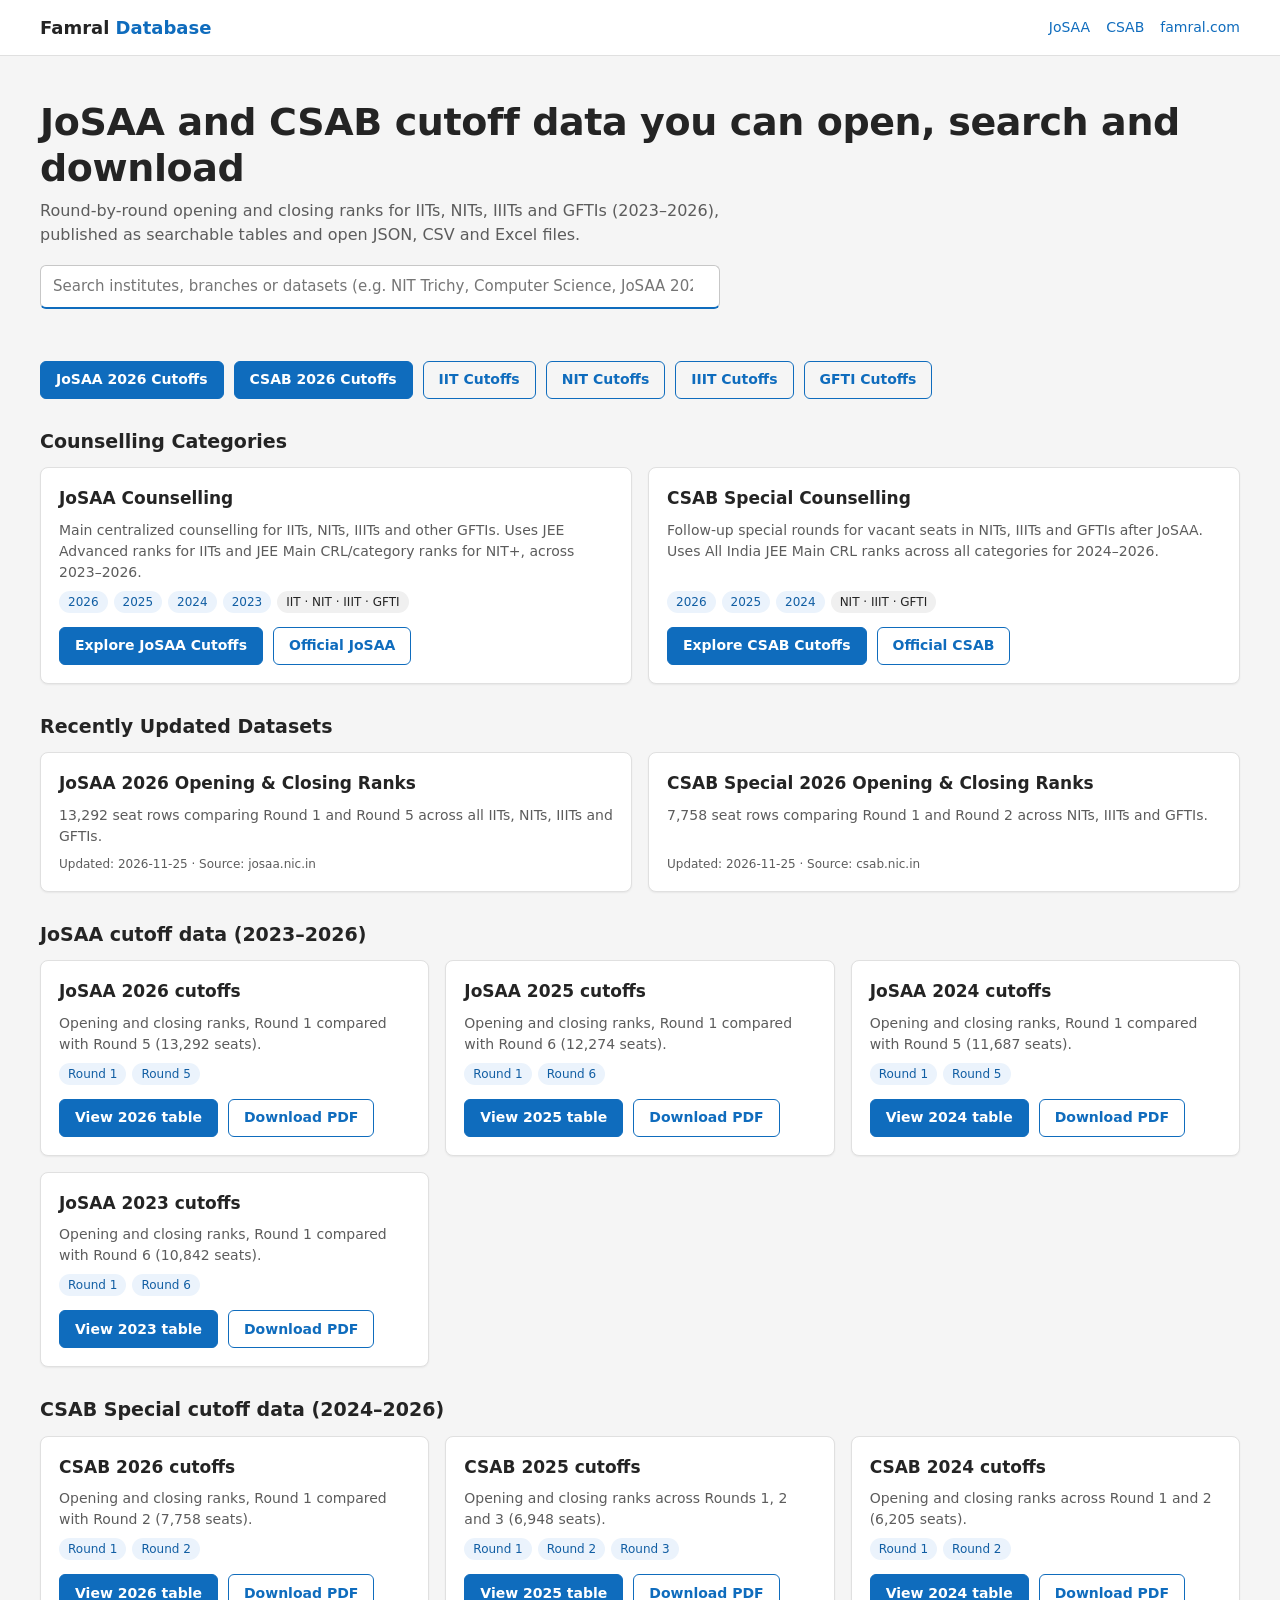
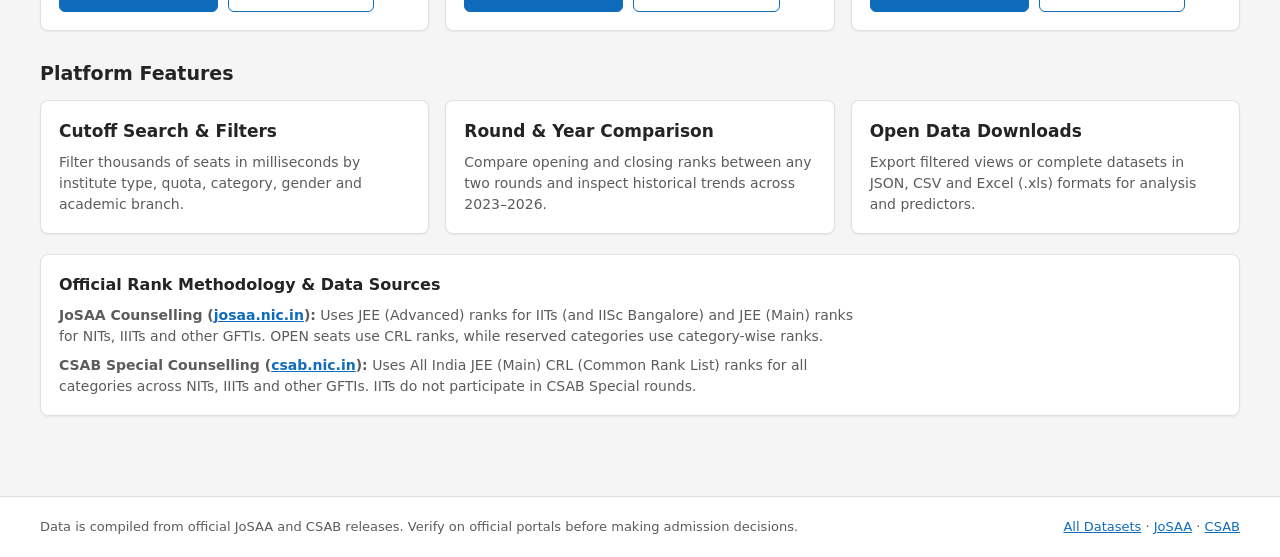
==== commit 9c03a4a9: "Add files via upload" ====
--- a/index.html
+++ b/index.html
@@ -1,26 +1,31 @@
 <!DOCTYPE html>
 <html lang="en">
+
 <head>
-<meta charset="UTF-8">
-<meta name="viewport" content="width=device-width, initial-scale=1">
-<title>JoSAA & CSAB Cutoff Data | Famral Database</title>
-<meta name="description" content="Free JoSAA and CSAB opening and closing rank data for 2023 to 2026, round by round. View searchable tables or download JSON files.">
-<meta name="robots" content="index, follow, max-snippet:-1, max-image-preview:large">
-<meta name="theme-color" content="#0f6cbd">
-<link rel="canonical" href="https://database.famral.com/">
-<link rel="icon" href="data:image/svg+xml,%3Csvg xmlns='http://www.w3.org/2000/svg' viewBox='0 0 32 32'%3E%3Crect width='32' height='32' rx='6' fill='%230f6cbd'/%3E%3Ctext x='16' y='23' font-family='Segoe UI,Arial' font-size='20' font-weight='700' text-anchor='middle' fill='white'%3EF%3C/text%3E%3C/svg%3E">
-
-<meta property="og:type" content="website">
-<meta property="og:site_name" content="Famral Database">
-<meta property="og:title" content="JoSAA & CSAB Cutoff Data 2023–2026 | Famral Database">
-<meta property="og:description" content="Free JoSAA and CSAB opening and closing rank data for 2023 to 2026, round by round. View searchable tables or download JSON files.">
-<meta property="og:url" content="https://database.famral.com/">
-<meta property="og:locale" content="en_IN">
-<meta name="twitter:card" content="summary">
-<meta name="twitter:title" content="JoSAA & CSAB Cutoff Data 2023–2026 | Famral Database">
-<meta name="twitter:description" content="Free JoSAA and CSAB opening and closing rank data for 2023 to 2026, round by round. View searchable tables or download JSON files.">
-
-<script type="application/ld+json">
+  <meta charset="UTF-8">
+  <meta name="viewport" content="width=device-width, initial-scale=1">
+  <title>JoSAA &amp; CSAB Cutoff Data 2023–2026 | Famral Database</title>
+  <meta name="description"
+    content="Search JoSAA 2026, 2025, 2024, 2023 and CSAB Special 2026, 2025, 2024 opening and closing ranks for IITs, NITs, IIITs and GFTIs. Compare rounds and download JSON, CSV or Excel.">
+  <meta name="robots" content="index, follow, max-snippet:-1, max-image-preview:large">
+  <meta name="theme-color" content="#0f6cbd">
+  <link rel="canonical" href="https://database.famral.com/">
+  <link rel="icon"
+    href="data:image/svg+xml,%3Csvg xmlns='http://www.w3.org/2000/svg' viewBox='0 0 32 32'%3E%3Crect width='32' height='32' rx='6' fill='%230f6cbd'/%3E%3Ctext x='16' y='23' font-family='Segoe UI,Arial' font-size='20' font-weight='700' text-anchor='middle' fill='white'%3EF%3C/text%3E%3C/svg%3E">
+
+  <meta property="og:type" content="website">
+  <meta property="og:site_name" content="Famral Database">
+  <meta property="og:title" content="JoSAA &amp; CSAB Cutoff Data 2023–2026 | Famral Database">
+  <meta property="og:description"
+    content="Search JoSAA and CSAB Special opening and closing ranks for IITs, NITs, IIITs and GFTIs. Compare rounds, explore institute cutoffs and download JSON, CSV or Excel.">
+  <meta property="og:url" content="https://database.famral.com/">
+  <meta property="og:locale" content="en_IN">
+  <meta name="twitter:card" content="summary">
+  <meta name="twitter:title" content="JoSAA &amp; CSAB Cutoff Data 2023–2026 | Famral Database">
+  <meta name="twitter:description"
+    content="Search JoSAA and CSAB Special opening and closing ranks for IITs, NITs, IIITs and GFTIs. Compare rounds, explore institute cutoffs and download JSON, CSV or Excel.">
+
+  <script type="application/ld+json">
 [
   {
     "@context": "https://schema.org",
@@ -37,7 +42,7 @@
     "@context": "https://schema.org",
     "@type": "CollectionPage",
     "name": "JoSAA & CSAB Cutoff Data 2023–2026 | Famral Database",
-    "description": "Free JoSAA and CSAB opening and closing rank data for 2023 to 2026, round by round. View searchable tables or download JSON files.",
+    "description": "Free JoSAA and CSAB opening and closing rank data for 2023 to 2026, round by round. View searchable tables or download JSON, CSV and Excel files.",
     "url": "https://database.famral.com/",
     "isPartOf": {
       "@type": "WebSite",
@@ -46,48 +51,13 @@
     "mainEntity": {
       "@type": "ItemList",
       "itemListElement": [
-        {
-          "@type": "ListItem",
-          "position": 1,
-          "name": "JoSAA 2026 cutoffs",
-          "url": "https://database.famral.com/josaa/cutoff/2026"
-        },
-        {
-          "@type": "ListItem",
-          "position": 2,
-          "name": "JoSAA 2025 cutoffs",
-          "url": "https://database.famral.com/josaa/cutoff/2025"
-        },
-        {
-          "@type": "ListItem",
-          "position": 3,
-          "name": "JoSAA 2024 cutoffs",
-          "url": "https://database.famral.com/josaa/cutoff/2024"
-        },
-        {
-          "@type": "ListItem",
-          "position": 4,
-          "name": "JoSAA 2023 cutoffs",
-          "url": "https://database.famral.com/josaa/cutoff/2023"
-        },
-        {
-          "@type": "ListItem",
-          "position": 5,
-          "name": "CSAB 2026 cutoffs",
-          "url": "https://database.famral.com/csab/cutoff/2026"
-        },
-        {
-          "@type": "ListItem",
-          "position": 6,
-          "name": "CSAB 2025 cutoffs",
-          "url": "https://database.famral.com/csab/cutoff/2025"
-        },
-        {
-          "@type": "ListItem",
-          "position": 7,
-          "name": "CSAB 2024 cutoffs",
-          "url": "https://database.famral.com/csab/cutoff/2024"
-        }
+        { "@type": "ListItem", "position": 1, "name": "JoSAA 2026 cutoffs", "url": "https://database.famral.com/josaa/cutoff/2026" },
+        { "@type": "ListItem", "position": 2, "name": "JoSAA 2025 cutoffs", "url": "https://database.famral.com/josaa/cutoff/2025" },
+        { "@type": "ListItem", "position": 3, "name": "JoSAA 2024 cutoffs", "url": "https://database.famral.com/josaa/cutoff/2024" },
+        { "@type": "ListItem", "position": 4, "name": "JoSAA 2023 cutoffs", "url": "https://database.famral.com/josaa/cutoff/2023" },
+        { "@type": "ListItem", "position": 5, "name": "CSAB 2026 cutoffs", "url": "https://database.famral.com/csab/cutoff/2026" },
+        { "@type": "ListItem", "position": 6, "name": "CSAB 2025 cutoffs", "url": "https://database.famral.com/csab/cutoff/2025" },
+        { "@type": "ListItem", "position": 7, "name": "CSAB 2024 cutoffs", "url": "https://database.famral.com/csab/cutoff/2024" }
       ]
     }
   },
@@ -98,26 +68,10 @@
     "description": "JoSAA 2026 round-by-round opening and closing ranks for every IIT, NIT, IIIT and GFTI seat across quotas, categories and genders.",
     "url": "https://database.famral.com/josaa/cutoff/2026",
     "license": "https://creativecommons.org/licenses/by/4.0/",
-    "creator": {
-      "@type": "Organization",
-      "name": "Famral",
-      "url": "https://www.famral.com/"
-    },
+    "creator": { "@type": "Organization", "name": "Famral", "url": "https://www.famral.com/" },
     "temporalCoverage": "2026",
-    "keywords": [
-      "JoSAA",
-      "cutoff",
-      "opening rank",
-      "closing rank",
-      "2026"
-    ],
-    "distribution": [
-      {
-        "@type": "DataDownload",
-        "encodingFormat": "application/json",
-        "contentUrl": "https://database.famral.com/josaa/cutoff/2026.json"
-      }
-    ]
+    "keywords": ["JoSAA", "JoSAA 2026 cutoff", "IIT cutoff", "NIT cutoff", "opening rank", "closing rank", "2026"],
+    "distribution": [{ "@type": "DataDownload", "encodingFormat": "application/json", "contentUrl": "https://database.famral.com/josaa/cutoff/2026.json" }]
   },
   {
     "@context": "https://schema.org",
@@ -126,26 +80,10 @@
     "description": "JoSAA 2025 round-by-round opening and closing ranks for every IIT, NIT, IIIT and GFTI seat across quotas, categories and genders.",
     "url": "https://database.famral.com/josaa/cutoff/2025",
     "license": "https://creativecommons.org/licenses/by/4.0/",
-    "creator": {
-      "@type": "Organization",
-      "name": "Famral",
-      "url": "https://www.famral.com/"
-    },
+    "creator": { "@type": "Organization", "name": "Famral", "url": "https://www.famral.com/" },
     "temporalCoverage": "2025",
-    "keywords": [
-      "JoSAA",
-      "cutoff",
-      "opening rank",
-      "closing rank",
-      "2025"
-    ],
-    "distribution": [
-      {
-        "@type": "DataDownload",
-        "encodingFormat": "application/json",
-        "contentUrl": "https://database.famral.com/josaa/cutoff/2025.json"
-      }
-    ]
+    "keywords": ["JoSAA", "cutoff", "opening rank", "closing rank", "2025"],
+    "distribution": [{ "@type": "DataDownload", "encodingFormat": "application/json", "contentUrl": "https://database.famral.com/josaa/cutoff/2025.json" }]
   },
   {
     "@context": "https://schema.org",
@@ -154,26 +92,10 @@
     "description": "JoSAA 2024 opening and closing ranks comparing Round 1 and Round 5 for every IIT, NIT, IIIT and GFTI seat across quotas and categories.",
     "url": "https://database.famral.com/josaa/cutoff/2024",
     "license": "https://creativecommons.org/licenses/by/4.0/",
-    "creator": {
-      "@type": "Organization",
-      "name": "Famral",
-      "url": "https://www.famral.com/"
-    },
+    "creator": { "@type": "Organization", "name": "Famral", "url": "https://www.famral.com/" },
     "temporalCoverage": "2024",
-    "keywords": [
-      "JoSAA",
-      "cutoff",
-      "opening rank",
-      "closing rank",
-      "2024"
-    ],
-    "distribution": [
-      {
-        "@type": "DataDownload",
-        "encodingFormat": "application/json",
-        "contentUrl": "https://database.famral.com/josaa/cutoff/2024.json"
-      }
-    ]
+    "keywords": ["JoSAA", "cutoff", "opening rank", "closing rank", "2024"],
+    "distribution": [{ "@type": "DataDownload", "encodingFormat": "application/json", "contentUrl": "https://database.famral.com/josaa/cutoff/2024.json" }]
   },
   {
     "@context": "https://schema.org",
@@ -182,26 +104,10 @@
     "description": "JoSAA 2023 opening and closing ranks comparing Round 1 and Round 6 for every IIT, NIT, IIIT and GFTI seat across quotas and categories.",
     "url": "https://database.famral.com/josaa/cutoff/2023",
     "license": "https://creativecommons.org/licenses/by/4.0/",
-    "creator": {
-      "@type": "Organization",
-      "name": "Famral",
-      "url": "https://www.famral.com/"
-    },
+    "creator": { "@type": "Organization", "name": "Famral", "url": "https://www.famral.com/" },
     "temporalCoverage": "2023",
-    "keywords": [
-      "JoSAA",
-      "cutoff",
-      "opening rank",
-      "closing rank",
-      "2023"
-    ],
-    "distribution": [
-      {
-        "@type": "DataDownload",
-        "encodingFormat": "application/json",
-        "contentUrl": "https://database.famral.com/josaa/cutoff/2023.json"
-      }
-    ]
+    "keywords": ["JoSAA", "cutoff", "opening rank", "closing rank", "2023"],
+    "distribution": [{ "@type": "DataDownload", "encodingFormat": "application/json", "contentUrl": "https://database.famral.com/josaa/cutoff/2023.json" }]
   },
   {
     "@context": "https://schema.org",
@@ -210,26 +116,10 @@
     "description": "CSAB 2026 special round opening and closing ranks comparing Round 1 and Round 2 for NITs, IIITs and other GFTIs across quotas and categories.",
     "url": "https://database.famral.com/csab/cutoff/2026",
     "license": "https://creativecommons.org/licenses/by/4.0/",
-    "creator": {
-      "@type": "Organization",
-      "name": "Famral",
-      "url": "https://www.famral.com/"
-    },
+    "creator": { "@type": "Organization", "name": "Famral", "url": "https://www.famral.com/" },
     "temporalCoverage": "2026",
-    "keywords": [
-      "CSAB",
-      "cutoff",
-      "opening rank",
-      "closing rank",
-      "2026"
-    ],
-    "distribution": [
-      {
-        "@type": "DataDownload",
-        "encodingFormat": "application/json",
-        "contentUrl": "https://database.famral.com/csab/cutoff/2026.json"
-      }
-    ]
+    "keywords": ["CSAB", "CSAB Special 2026 cutoff", "opening rank", "closing rank", "2026"],
+    "distribution": [{ "@type": "DataDownload", "encodingFormat": "application/json", "contentUrl": "https://database.famral.com/csab/cutoff/2026.json" }]
   },
   {
     "@context": "https://schema.org",
@@ -238,26 +128,10 @@
     "description": "CSAB 2025 special round opening and closing ranks across Rounds 1, 2 and 3 for NITs, IIITs and other GFTIs across quotas and categories.",
     "url": "https://database.famral.com/csab/cutoff/2025",
     "license": "https://creativecommons.org/licenses/by/4.0/",
-    "creator": {
-      "@type": "Organization",
-      "name": "Famral",
-      "url": "https://www.famral.com/"
-    },
+    "creator": { "@type": "Organization", "name": "Famral", "url": "https://www.famral.com/" },
     "temporalCoverage": "2025",
-    "keywords": [
-      "CSAB",
-      "cutoff",
-      "opening rank",
-      "closing rank",
-      "2025"
-    ],
-    "distribution": [
-      {
-        "@type": "DataDownload",
-        "encodingFormat": "application/json",
-        "contentUrl": "https://database.famral.com/csab/cutoff/2025.json"
-      }
-    ]
+    "keywords": ["CSAB", "cutoff", "opening rank", "closing rank", "2025"],
+    "distribution": [{ "@type": "DataDownload", "encodingFormat": "application/json", "contentUrl": "https://database.famral.com/csab/cutoff/2025.json" }]
   },
   {
     "@context": "https://schema.org",
@@ -266,207 +140,300 @@
     "description": "CSAB 2024 special round opening and closing ranks across Round 1 and Round 2 for NITs, IIITs and other GFTIs across quotas and categories.",
     "url": "https://database.famral.com/csab/cutoff/2024",
     "license": "https://creativecommons.org/licenses/by/4.0/",
-    "creator": {
-      "@type": "Organization",
-      "name": "Famral",
-      "url": "https://www.famral.com/"
-    },
+    "creator": { "@type": "Organization", "name": "Famral", "url": "https://www.famral.com/" },
     "temporalCoverage": "2024",
-    "keywords": [
-      "CSAB",
-      "cutoff",
-      "opening rank",
-      "closing rank",
-      "2024"
-    ],
-    "distribution": [
-      {
-        "@type": "DataDownload",
-        "encodingFormat": "application/json",
-        "contentUrl": "https://database.famral.com/csab/cutoff/2024.json"
-      }
-    ]
+    "keywords": ["CSAB", "cutoff", "opening rank", "closing rank", "2024"],
+    "distribution": [{ "@type": "DataDownload", "encodingFormat": "application/json", "contentUrl": "https://database.famral.com/csab/cutoff/2024.json" }]
   }
 ]
 </script>
-
-<style>
-  :root {
-    --blue: #0f6cbd; --blue-dark: #115ea3; --blue-tint: #ebf3fc;
-    --ink: #242424; --muted: #5c5c5c; --line: #e0e0e0; --bg: #f5f5f5; --card: #ffffff;
-  }
-  * { box-sizing: border-box; }
-  body { margin: 0; font-family: "Segoe UI", system-ui, -apple-system, Roboto, Arial, sans-serif; color: var(--ink); background: var(--bg); line-height: 1.5; }
-  a { color: var(--blue); }
-  a:focus-visible, input:focus-visible { outline: 3px solid #8fc1ee; outline-offset: 2px; }
-
-  header.top { background: var(--card); border-bottom: 1px solid var(--line); }
-  .bar { max-width: 1040px; margin: 0 auto; padding: 14px 20px; display: flex; align-items: center; justify-content: space-between; }
-  .brand { font-weight: 600; font-size: 18px; color: var(--ink); text-decoration: none; }
-  .brand span { color: var(--blue); }
-  .bar nav a { margin-left: 18px; font-size: 14px; text-decoration: none; }
-  .bar nav a:hover { text-decoration: underline; }
-
-  .hero { max-width: 1040px; margin: 0 auto; padding: 48px 20px 24px; }
-  .hero h1 { margin: 0 0 10px; font-size: clamp(28px, 4vw, 40px); font-weight: 600; letter-spacing: -0.01em; }
-  .hero p { margin: 0; max-width: 62ch; color: var(--muted); font-size: 17px; }
-
-  .search { max-width: 1040px; margin: 0 auto; padding: 8px 20px 20px; }
-  .search input { width: 100%; max-width: 460px; padding: 11px 14px; font: inherit; border: 1px solid #c7c7c7; border-bottom: 2px solid var(--blue); border-radius: 6px; background: var(--card); }
-
-  main { max-width: 1040px; margin: 0 auto; padding: 0 20px 40px; }
-  h2 { font-size: 18px; font-weight: 600; margin: 28px 0 12px; }
-  .grid { display: grid; grid-template-columns: repeat(auto-fill, minmax(290px, 1fr)); gap: 16px; }
-  .card { background: var(--card); border: 1px solid var(--line); border-radius: 8px; padding: 18px; display: flex; flex-direction: column; gap: 8px; box-shadow: 0 1px 2px rgba(0,0,0,.06); }
-  .card h3 { margin: 0; font-size: 17px; font-weight: 600; }
-  .card h3 a { color: var(--ink); text-decoration: none; }
-  .card h3 a:hover { color: var(--blue); text-decoration: underline; }
-  .card p { margin: 0; color: var(--muted); font-size: 14px; flex: 1; }
-  .tags { display: flex; gap: 6px; flex-wrap: wrap; list-style: none; margin: 0; padding: 0; }
-  .tag { font-size: 12px; padding: 2px 8px; border-radius: 999px; background: var(--blue-tint); color: var(--blue-dark); }
-  .actions { display: flex; gap: 10px; flex-wrap: wrap; margin-top: 6px; }
-  .btn { display: inline-block; padding: 8px 16px; border-radius: 6px; font-size: 14px; font-weight: 600; text-decoration: none; border: 1px solid var(--blue); }
-  .btn.primary { background: var(--blue); color: #fff; }
-  .btn.primary:hover { background: var(--blue-dark); }
-  .btn.ghost { background: transparent; color: var(--blue); }
-  .btn.ghost:hover { background: var(--blue-tint); }
-  .empty { display: none; padding: 28px; background: var(--card); border: 1px dashed #c7c7c7; border-radius: 8px; color: var(--muted); }
-
-  .about { max-width: 1040px; margin: 0 auto; padding: 0 20px 48px; }
-  .about h2 { margin-top: 8px; }
-  .about p { max-width: 70ch; color: var(--muted); font-size: 15px; }
-
-  footer { border-top: 1px solid var(--line); background: var(--card); }
-  footer div { max-width: 1040px; margin: 0 auto; padding: 20px; font-size: 13px; color: var(--muted); }
-</style>
+  <link rel="stylesheet" href="/assets/css/site.css">
 </head>
+
 <body>
 
-<header class="top">
-  <div class="bar">
-    <a class="brand" href="/">Famral <span>Database</span></a>
-    <nav aria-label="Famral sites">
-      <a href="/josaa/">JoSAA</a>
-      <a href="/csab/">CSAB</a>
-      <a href="https://www.famral.com/">famral.com</a>
-      <a href="https://tools.famral.com/">Tools</a>
-    </nav>
-  </div>
-</header>
-
-<section class="hero">
-  <h1>JoSAA and CSAB cutoff data you can open, search and download</h1>
-  <p>Round-by-round opening and closing ranks from JoSAA and CSAB counselling, published as clean tables and JSON files.</p>
-</section>
-
-<div class="search">
-  <label for="q" hidden>Search datasets</label>
-  <input id="q" type="search" placeholder="Search datasets, for example JoSAA 2024" autocomplete="off">
-</div>
-
-<main>
+  <header id="site-header" class="top" data-narrow="1"></header>
+
+  <section class="hero narrow">
+    <div>
+      <h1>JoSAA and CSAB cutoff data you can open, search and download</h1>
+      <p>Round-by-round opening and closing ranks for IITs, NITs, IIITs and GFTIs (2023–2026), published as searchable
+        tables and open JSON, CSV and Excel files.</p>
+      <div class="search-wrap" style="margin-top:18px">
+        <label for="q" hidden>Search institutes, branches or cutoff datasets</label>
+        <input id="q" type="search"
+          placeholder="Search institutes, branches or datasets (e.g. NIT Trichy, Computer Science, JoSAA 2026)"
+          autocomplete="off">
+        <div class="card search-results" id="q-results" aria-live="polite"></div>
+      </div>
+    </div>
+  </section>
+
+  <main class="narrow">
+    <section class="section" aria-label="Quick access">
+      <div class="actions" style="margin-top:0">
+        <a class="btn primary" href="/josaa/cutoff/2026">JoSAA 2026 Cutoffs</a>
+        <a class="btn primary" href="/csab/cutoff/2026">CSAB 2026 Cutoffs</a>
+        <a class="btn ghost" href="/josaa/cutoff/2026?type=IIT">IIT Cutoffs</a>
+        <a class="btn ghost" href="/josaa/cutoff/2026?type=NIT">NIT Cutoffs</a>
+        <a class="btn ghost" href="/josaa/cutoff/2026?type=3IT">IIIT Cutoffs</a>
+        <a class="btn ghost" href="/josaa/cutoff/2026?type=CFI">GFTI Cutoffs</a>
+      </div>
+    </section>
+
+    <section class="section" aria-labelledby="h-cats">
+      <h2 id="h-cats">Counselling Categories</h2>
+      <div class="grid-2">
+        <article class="card dataset-card">
+          <h3><a href="/josaa/">JoSAA Counselling</a></h3>
+          <p>Main centralized counselling for IITs, NITs, IIITs and other GFTIs. Uses JEE Advanced ranks for IITs and
+            JEE Main CRL/category ranks for NIT+, across 2023–2026.</p>
+          <ul class="tags">
+            <li class="tag">2026</li>
+            <li class="tag">2025</li>
+            <li class="tag">2024</li>
+            <li class="tag">2023</li>
+            <li class="tag neutral">IIT · NIT · IIIT · GFTI</li>
+          </ul>
+          <div class="actions">
+            <a class="btn primary" href="/josaa/cutoff/">Explore JoSAA Cutoffs</a>
+            <a class="btn ghost" href="https://josaa.nic.in/" target="_blank" rel="noopener noreferrer">Official
+              JoSAA</a>
+          </div>
+        </article>
+        <article class="card dataset-card">
+          <h3><a href="/csab/">CSAB Special Counselling</a></h3>
+          <p>Follow-up special rounds for vacant seats in NITs, IIITs and GFTIs after JoSAA. Uses All India JEE Main CRL
+            ranks across all categories for 2024–2026.</p>
+          <ul class="tags">
+            <li class="tag">2026</li>
+            <li class="tag">2025</li>
+            <li class="tag">2024</li>
+            <li class="tag neutral">NIT · IIIT · GFTI</li>
+          </ul>
+          <div class="actions">
+            <a class="btn primary" href="/csab/cutoff/">Explore CSAB Cutoffs</a>
+            <a class="btn ghost" href="https://csab.nic.in/" target="_blank" rel="noopener noreferrer">Official CSAB</a>
+          </div>
+        </article>
+      </div>
+    </section>
+
+    <section class="section" aria-labelledby="h-recent">
+      <h2 id="h-recent">Recently Updated Datasets</h2>
+      <div class="grid-2">
+        <article class="card dataset-card">
+          <h3><a href="/josaa/cutoff/2026">JoSAA 2026 Opening &amp; Closing Ranks</a></h3>
+          <p>13,292 seat rows comparing Round 1 and Round 5 across all IITs, NITs, IIITs and GFTIs.</p>
+          <div class="card-meta">Updated: 2026-11-25 · Source: josaa.nic.in</div>
+        </article>
+        <article class="card dataset-card">
+          <h3><a href="/csab/cutoff/2026">CSAB Special 2026 Opening &amp; Closing Ranks</a></h3>
+          <p>7,758 seat rows comparing Round 1 and Round 2 across NITs, IIITs and GFTIs.</p>
+          <div class="card-meta">Updated: 2026-11-25 · Source: csab.nic.in</div>
+        </article>
+      </div>
+    </section>
+
     <section class="group" aria-labelledby="h-josaa">
-      <h2 id="h-josaa">JoSAA cutoff data</h2>
+      <h2 id="h-josaa">JoSAA cutoff data (2023–2026)</h2>
       <div class="grid">
-      <article class="card" data-search="josaa 2026 cutoffs opening and closing ranks, round by round. josaa 2026 all rounds">
-        <h3><a href="/josaa/cutoff/2026">JoSAA 2026 cutoffs</a></h3>
-        <p>Opening and closing ranks, round by round.</p>
-        <ul class="tags"><li class="tag">All rounds</li></ul>
-        <div class="actions">
-          <a class="btn primary" href="/josaa/cutoff/2026">View 2026 table</a>
-          <a class="btn ghost" href="/josaa/cutoff/2026.json" download>Download JSON</a>
+        <article class="card dataset-card"
+          data-search="josaa 2026 cutoffs opening and closing ranks, round by round. josaa 2026 round 1 round 5">
+          <h3><a href="/josaa/cutoff/2026">JoSAA 2026 cutoffs</a></h3>
+          <p>Opening and closing ranks, Round 1 compared with Round 5 (13,292 seats).</p>
+          <ul class="tags">
+            <li class="tag">Round 1</li>
+            <li class="tag">Round 5</li>
+          </ul>
+          <div class="actions">
+            <a class="btn primary" href="/josaa/cutoff/2026">View 2026 table</a>
+            <button class="btn ghost" type="button" data-pdf-counselling="josaa" data-pdf-year="2026">Download PDF</button>
+          </div>
+        </article>
+        <article class="card dataset-card"
+          data-search="josaa 2025 cutoffs opening and closing ranks, round by round. josaa 2025 round 1 round 6">
+          <h3><a href="/josaa/cutoff/2025">JoSAA 2025 cutoffs</a></h3>
+          <p>Opening and closing ranks, Round 1 compared with Round 6 (12,274 seats).</p>
+          <ul class="tags">
+            <li class="tag">Round 1</li>
+            <li class="tag">Round 6</li>
+          </ul>
+          <div class="actions">
+            <a class="btn primary" href="/josaa/cutoff/2025">View 2025 table</a>
+            <button class="btn ghost" type="button" data-pdf-counselling="josaa" data-pdf-year="2025">Download PDF</button>
+          </div>
+        </article>
+        <article class="card dataset-card"
+          data-search="josaa 2024 cutoffs opening and closing ranks, round 1 compared with round 5. josaa 2024">
+          <h3><a href="/josaa/cutoff/2024">JoSAA 2024 cutoffs</a></h3>
+          <p>Opening and closing ranks, Round 1 compared with Round 5 (11,687 seats).</p>
+          <ul class="tags">
+            <li class="tag">Round 1</li>
+            <li class="tag">Round 5</li>
+          </ul>
+          <div class="actions">
+            <a class="btn primary" href="/josaa/cutoff/2024">View 2024 table</a>
+            <button class="btn ghost" type="button" data-pdf-counselling="josaa" data-pdf-year="2024">Download PDF</button>
+          </div>
+        </article>
+        <article class="card dataset-card"
+          data-search="josaa 2023 cutoffs opening and closing ranks, round 1 compared with round 6. josaa 2023">
+          <h3><a href="/josaa/cutoff/2023">JoSAA 2023 cutoffs</a></h3>
+          <p>Opening and closing ranks, Round 1 compared with Round 6 (10,842 seats).</p>
+          <ul class="tags">
+            <li class="tag">Round 1</li>
+            <li class="tag">Round 6</li>
+          </ul>
+          <div class="actions">
+            <a class="btn primary" href="/josaa/cutoff/2023">View 2023 table</a>
+            <button class="btn ghost" type="button" data-pdf-counselling="josaa" data-pdf-year="2023">Download PDF</button>
+          </div>
+        </article>
+      </div>
+    </section>
+
+    <section class="group" aria-labelledby="h-csab">
+      <h2 id="h-csab">CSAB Special cutoff data (2024–2026)</h2>
+      <div class="grid">
+        <article class="card dataset-card"
+          data-search="csab 2026 cutoffs opening and closing ranks, round 1 compared with round 2. csab 2026">
+          <h3><a href="/csab/cutoff/2026">CSAB 2026 cutoffs</a></h3>
+          <p>Opening and closing ranks, Round 1 compared with Round 2 (7,758 seats).</p>
+          <ul class="tags">
+            <li class="tag">Round 1</li>
+            <li class="tag">Round 2</li>
+          </ul>
+          <div class="actions">
+            <a class="btn primary" href="/csab/cutoff/2026">View 2026 table</a>
+            <button class="btn ghost" type="button" data-pdf-counselling="csab" data-pdf-year="2026">Download PDF</button>
+          </div>
+        </article>
+        <article class="card dataset-card"
+          data-search="csab 2025 cutoffs opening and closing ranks across rounds 1, 2 and 3. csab 2025">
+          <h3><a href="/csab/cutoff/2025">CSAB 2025 cutoffs</a></h3>
+          <p>Opening and closing ranks across Rounds 1, 2 and 3 (6,948 seats).</p>
+          <ul class="tags">
+            <li class="tag">Round 1</li>
+            <li class="tag">Round 2</li>
+            <li class="tag">Round 3</li>
+          </ul>
+          <div class="actions">
+            <a class="btn primary" href="/csab/cutoff/2025">View 2025 table</a>
+            <button class="btn ghost" type="button" data-pdf-counselling="csab" data-pdf-year="2025">Download PDF</button>
+          </div>
+        </article>
+        <article class="card dataset-card"
+          data-search="csab 2024 cutoffs opening and closing ranks across rounds 1 and 2. csab 2024">
+          <h3><a href="/csab/cutoff/2024">CSAB 2024 cutoffs</a></h3>
+          <p>Opening and closing ranks across Round 1 and 2 (6,205 seats).</p>
+          <ul class="tags">
+            <li class="tag">Round 1</li>
+            <li class="tag">Round 2</li>
+          </ul>
+          <div class="actions">
+            <a class="btn primary" href="/csab/cutoff/2024">View 2024 table</a>
+            <button class="btn ghost" type="button" data-pdf-counselling="csab" data-pdf-year="2024">Download PDF</button>
+          </div>
+        </article>
+      </div>
+    </section>
+
+    <div class="empty-box" id="empty">No dataset matches your search. Try a year, institute name, or counselling name
+      such as JoSAA or CSAB.</div>
+
+    <section class="section" aria-labelledby="h-features">
+      <h2 id="h-features">Platform Features</h2>
+      <div class="grid-3">
+        <div class="card dataset-card">
+          <h3>Cutoff Search &amp; Filters</h3>
+          <p>Filter thousands of seats in milliseconds by institute type, quota, category, gender and academic branch.
+          </p>
         </div>
-      </article>
-      <article class="card" data-search="josaa 2025 cutoffs opening and closing ranks, round by round. josaa 2025 all rounds">
-        <h3><a href="/josaa/cutoff/2025">JoSAA 2025 cutoffs</a></h3>
-        <p>Opening and closing ranks, round by round.</p>
-        <ul class="tags"><li class="tag">All rounds</li></ul>
-        <div class="actions">
-          <a class="btn primary" href="/josaa/cutoff/2025">View 2025 table</a>
-          <a class="btn ghost" href="/josaa/cutoff/2025.json" download>Download JSON</a>
+        <div class="card dataset-card">
+          <h3>Round &amp; Year Comparison</h3>
+          <p>Compare opening and closing ranks between any two rounds and inspect historical trends across 2023–2026.
+          </p>
         </div>
-      </article>
-      <article class="card" data-search="josaa 2024 cutoffs opening and closing ranks, round 1 compared with round 5. josaa 2024 round 1 round 5">
-        <h3><a href="/josaa/cutoff/2024">JoSAA 2024 cutoffs</a></h3>
-        <p>Opening and closing ranks, Round 1 compared with Round 5.</p>
-        <ul class="tags"><li class="tag">Round 1</li><li class="tag">Round 5</li></ul>
-        <div class="actions">
-          <a class="btn primary" href="/josaa/cutoff/2024">View 2024 table</a>
-          <a class="btn ghost" href="/josaa/cutoff/2024.json" download>Download JSON</a>
+        <div class="card dataset-card">
+          <h3>Open Data Downloads</h3>
+          <p>Export filtered views or complete datasets in JSON, CSV and Excel (.xls) formats for analysis and
+            predictors.</p>
         </div>
-      </article>
-      <article class="card" data-search="josaa 2023 cutoffs opening and closing ranks, round 1 compared with round 6. josaa 2023 round 1 round 6">
-        <h3><a href="/josaa/cutoff/2023">JoSAA 2023 cutoffs</a></h3>
-        <p>Opening and closing ranks, Round 1 compared with Round 6.</p>
-        <ul class="tags"><li class="tag">Round 1</li><li class="tag">Round 6</li></ul>
-        <div class="actions">
-          <a class="btn primary" href="/josaa/cutoff/2023">View 2023 table</a>
-          <a class="btn ghost" href="/josaa/cutoff/2023.json" download>Download JSON</a>
-        </div>
-      </article>
-      </div>
-    </section>
-    <section class="group" aria-labelledby="h-csab">
-      <h2 id="h-csab">CSAB cutoff data</h2>
-      <div class="grid">
-      <article class="card" data-search="csab 2026 cutoffs opening and closing ranks, round 1 compared with round 2. csab 2026 round 1 round 2">
-        <h3><a href="/csab/cutoff/2026">CSAB 2026 cutoffs</a></h3>
-        <p>Opening and closing ranks, Round 1 compared with Round 2.</p>
-        <ul class="tags"><li class="tag">Round 1</li><li class="tag">Round 2</li></ul>
-        <div class="actions">
-          <a class="btn primary" href="/csab/cutoff/2026">View 2026 table</a>
-          <a class="btn ghost" href="/csab/cutoff/2026.json" download>Download JSON</a>
-        </div>
-      </article>
-      <article class="card" data-search="csab 2025 cutoffs opening and closing ranks across rounds 1, 2 and 3. csab 2025 round 1 round 2 round 3">
-        <h3><a href="/csab/cutoff/2025">CSAB 2025 cutoffs</a></h3>
-        <p>Opening and closing ranks across Rounds 1, 2 and 3.</p>
-        <ul class="tags"><li class="tag">Round 1</li><li class="tag">Round 2</li><li class="tag">Round 3</li></ul>
-        <div class="actions">
-          <a class="btn primary" href="/csab/cutoff/2025">View 2025 table</a>
-          <a class="btn ghost" href="/csab/cutoff/2025.json" download>Download JSON</a>
-        </div>
-      </article>
-      <article class="card" data-search="csab 2024 cutoffs opening and closing ranks across rounds 1 and 2. csab 2024 round 1 round 2">
-        <h3><a href="/csab/cutoff/2024">CSAB 2024 cutoffs</a></h3>
-        <p>Opening and closing ranks across Round 1 and 2.</p>
-        <ul class="tags"><li class="tag">Round 1</li><li class="tag">Round 2</li></ul>
-        <div class="actions">
-          <a class="btn primary" href="/csab/cutoff/2024">View 2024 table</a>
-          <a class="btn ghost" href="/csab/cutoff/2024.json" download>Download JSON</a>
-        </div>
-      </article>
-      </div>
-    </section>
-    <div class="empty" id="empty">No dataset matches your search. Try a year or a counselling name such as JoSAA or CSAB.</div>
-</main>
-
-<section class="about">
-  <h2>About these datasets</h2>
-  <p>JoSAA is the joint counselling for IITs, NITs, IIITs and other centrally funded technical institutes. CSAB runs the follow-up rounds for seats that remain open. Each dataset lists the opening and closing rank for every institute, program, quota, seat type and gender category, so you can compare how cutoffs move from one round to the next.</p>
-</section>
-
-<footer>
-  <div>Data is compiled from official counselling releases and may contain errors. Check the official JoSAA and CSAB websites before making decisions.</div>
-</footer>
-
-<script>
-  // Cards are plain HTML so search engines can read them; this only filters what is shown.
-  const q = document.getElementById("q");
-  const cards = [...document.querySelectorAll(".card")];
-  const groups = [...document.querySelectorAll(".group")];
-  const empty = document.getElementById("empty");
-  q.addEventListener("input", () => {
-    const term = q.value.trim().toLowerCase();
-    let shown = 0;
-    cards.forEach(c => {
-      const hit = !term || c.dataset.search.includes(term);
-      c.hidden = !hit;
-      if (hit) shown++;
-    });
-    groups.forEach(g => { g.hidden = !g.querySelector(".card:not([hidden])"); });
-    empty.style.display = shown ? "none" : "block";
-  });
-</script>
+      </div>
+    </section>
+
+    <section class="card methodology" aria-labelledby="h-method">
+      <h2 id="h-method">Official Rank Methodology &amp; Data Sources</h2>
+      <p><strong>JoSAA Counselling (<a href="https://josaa.nic.in/" target="_blank"
+            rel="noopener noreferrer">josaa.nic.in</a>):</strong> Uses JEE (Advanced) ranks for IITs (and IISc
+        Bangalore) and JEE (Main) ranks for NITs, IIITs and other GFTIs. OPEN seats use CRL ranks, while reserved
+        categories use category-wise ranks.</p>
+      <p><strong>CSAB Special Counselling (<a href="https://csab.nic.in/" target="_blank"
+            rel="noopener noreferrer">csab.nic.in</a>):</strong> Uses All India JEE (Main) CRL (Common Rank List) ranks
+        for all categories across NITs, IIITs and other GFTIs. IITs do not participate in CSAB Special rounds.</p>
+    </section>
+  </main>
+
+  <footer id="site-footer" data-narrow="1"></footer>
+
+  <script src="/assets/js/layout.js"></script>
+  <script src="/assets/js/counselling-config.js"></script>
+  <script src="/assets/js/pdf-export.js"></script>
+  <script>
+    (function () {
+      var q = document.getElementById('q');
+      var results = document.getElementById('q-results');
+      var cards = [...document.querySelectorAll('.group .card')];
+      var groups = [...document.querySelectorAll('.group')];
+      var empty = document.getElementById('empty');
+
+      function esc(s) {
+        return String(s).replace(/[&<>"]/g, function (c) {
+          return { '&': '&amp;', '<': '&lt;', '>': '&gt;', '"': '&quot;' }[c];
+        });
+      }
+
+      q.addEventListener('input', function () {
+        var raw = q.value.trim();
+        var term = raw.toLowerCase();
+        var shown = 0;
+        cards.forEach(function (c) {
+          var hit = !term || c.dataset.search.includes(term);
+          c.hidden = !hit;
+          if (hit) shown++;
+        });
+        groups.forEach(function (g) { g.hidden = !g.querySelector('.card:not([hidden])'); });
+        empty.style.display = shown ? 'none' : 'block';
+
+        if (term.length < 2) {
+          results.classList.remove('open');
+          results.innerHTML = '';
+          return;
+        }
+
+        var enc = encodeURIComponent(raw);
+        var html =
+          '<a class="search-hit" href="/josaa/cutoff/2026?q=' + enc + '"><span>Search “' + esc(raw) + '” in <strong>JoSAA 2026</strong></span><small>Table →</small></a>' +
+          '<a class="search-hit" href="/josaa/cutoff/2025?q=' + enc + '"><span>Search “' + esc(raw) + '” in <strong>JoSAA 2025</strong></span><small>Table →</small></a>' +
+          '<a class="search-hit" href="/csab/cutoff/2026?q=' + enc + '"><span>Search “' + esc(raw) + '” in <strong>CSAB 2026</strong></span><small>Table →</small></a>' +
+          '<a class="search-hit" href="/csab/cutoff/2025?q=' + enc + '"><span>Search “' + esc(raw) + '” in <strong>CSAB 2025</strong></span><small>Table →</small></a>';
+        results.innerHTML = html;
+        results.classList.add('open');
+      });
+
+      document.addEventListener('click', function (e) {
+        if (!results.contains(e.target) && e.target !== q) {
+          results.classList.remove('open');
+        }
+      });
+      document.addEventListener('keydown', function (e) {
+        if (e.key === 'Escape') {
+          results.classList.remove('open');
+        }
+      });
+    })();
+  </script>
 </body>
-</html>
+
+</html>
--- a/assets/css/site.css
+++ b/assets/css/site.css
@@ -0,0 +1,533 @@
+:root {
+  --blue: #0f6cbd;
+  --blue-dark: #115ea3;
+  --blue-tint: #ebf3fc;
+  --ink: #242424;
+  --muted: #5c5c5c;
+  --line: #e0e0e0;
+  --bg: #f5f5f5;
+  --card: #ffffff;
+  --surface-2: #fafafa;
+  --pos: #0a6b3a;
+  --neg: #b3261e;
+  --warn-bg: #fff8e6;
+  --warn-line: #f0d78c;
+  --radius: 8px;
+  --shadow: 0 1px 2px rgba(0, 0, 0, 0.06);
+}
+
+*, *::before, *::after { box-sizing: border-box; }
+
+body {
+  margin: 0;
+  font-family: "Segoe UI", system-ui, -apple-system, Roboto, Arial, sans-serif;
+  color: var(--ink);
+  background: var(--bg);
+  font-size: 15px;
+  line-height: 1.5;
+  overflow-x: clip;
+}
+
+a { color: var(--blue); }
+a:focus-visible, input:focus-visible, select:focus-visible, button:focus-visible {
+  outline: 3px solid #8fc1ee;
+  outline-offset: 2px;
+}
+
+/* Header */
+header.top {
+  background: var(--card);
+  border-bottom: 1px solid var(--line);
+}
+.bar {
+  max-width: 1240px;
+  margin: 0 auto;
+  padding: 14px 20px;
+  display: flex;
+  flex-wrap: wrap;
+  gap: 12px;
+  align-items: center;
+  justify-content: space-between;
+}
+.bar.narrow { max-width: 1240px; }
+.brand {
+  font-weight: 600;
+  font-size: 18px;
+  color: var(--ink);
+  text-decoration: none;
+}
+.brand span { color: var(--blue); }
+.bar nav {
+  display: flex;
+  flex-wrap: wrap;
+  gap: 16px;
+  align-items: center;
+}
+.bar nav a {
+  font-size: 14px;
+  text-decoration: none;
+}
+.bar nav a:hover { text-decoration: underline; }
+.bar nav a[aria-current="page"] {
+  font-weight: 600;
+  color: var(--ink);
+}
+.nav-toggle {
+  display: none;
+  align-items: center;
+  justify-content: center;
+  width: 38px;
+  height: 38px;
+  padding: 0;
+  border: 1px solid var(--line);
+  border-radius: 6px;
+  background: var(--card);
+  color: var(--ink);
+}
+.nav-toggle:hover { background: var(--blue-tint); color: var(--blue); }
+
+/* Hero */
+.hero {
+  max-width: 1240px;
+  margin: 0 auto;
+  padding: 36px 20px 22px;
+  display: flex;
+  flex-wrap: wrap;
+  gap: 18px;
+  align-items: flex-end;
+  justify-content: space-between;
+}
+.hero.narrow { max-width: 1240px; padding: 44px 20px 24px; }
+.crumb { font-size: 13px; color: var(--muted); margin-bottom: 8px; }
+.crumb a { text-decoration: none; }
+.crumb a:hover { text-decoration: underline; }
+.hero h1 {
+  margin: 0 0 8px;
+  font-size: clamp(26px, 3.6vw, 38px);
+  font-weight: 600;
+  letter-spacing: -0.01em;
+  line-height: 1.2;
+}
+.hero p {
+  margin: 0;
+  max-width: 68ch;
+  color: var(--muted);
+  font-size: 16px;
+}
+.hero-actions {
+  display: flex;
+  flex-wrap: wrap;
+  gap: 10px;
+  align-items: center;
+}
+
+/* Containers */
+main { max-width: 1240px; margin: 0 auto; padding: 0 20px 48px; }
+main.narrow { max-width: 1240px; }
+.section { margin-top: 28px; }
+h2 { font-size: 19px; font-weight: 600; margin: 28px 0 12px; }
+
+/* Cards & Grids */
+.card {
+  background: var(--card);
+  border: 1px solid var(--line);
+  border-radius: var(--radius);
+  box-shadow: var(--shadow);
+}
+.grid {
+  display: grid;
+  grid-template-columns: repeat(auto-fill, minmax(290px, 1fr));
+  gap: 16px;
+}
+.grid-2 {
+  display: grid;
+  grid-template-columns: repeat(auto-fit, minmax(300px, 1fr));
+  gap: 16px;
+}
+.grid-3 {
+  display: grid;
+  grid-template-columns: repeat(auto-fit, minmax(240px, 1fr));
+  gap: 16px;
+}
+.dataset-card {
+  padding: 18px;
+  display: flex;
+  flex-direction: column;
+  gap: 8px;
+}
+.dataset-card h3 { margin: 0; font-size: 17px; font-weight: 600; }
+.dataset-card h3 a { color: var(--ink); text-decoration: none; }
+.dataset-card h3 a:hover { color: var(--blue); text-decoration: underline; }
+.dataset-card p { margin: 0; color: var(--muted); font-size: 14px; flex: 1; }
+.card-meta { font-size: 12px; color: var(--muted); }
+
+/* Tags & Badges */
+.tags { display: flex; gap: 6px; flex-wrap: wrap; list-style: none; margin: 0; padding: 0; }
+.tag {
+  font-size: 12px;
+  padding: 2px 9px;
+  border-radius: 999px;
+  background: var(--blue-tint);
+  color: var(--blue-dark);
+  font-weight: 500;
+}
+.tag.neutral { background: #f0f0f0; color: var(--ink); }
+
+/* Buttons */
+.actions { display: flex; gap: 10px; flex-wrap: wrap; margin-top: 6px; }
+button { font: inherit; cursor: pointer; }
+.btn {
+  display: inline-flex;
+  align-items: center;
+  justify-content: center;
+  gap: 6px;
+  min-height: 38px;
+  padding: 7px 15px;
+  border-radius: 6px;
+  font-size: 14px;
+  font-weight: 600;
+  text-decoration: none;
+  border: 1px solid var(--blue);
+  background: var(--card);
+  color: var(--blue);
+}
+.btn:hover:not(:disabled) { background: var(--blue-tint); }
+.btn.primary { background: var(--blue); color: #fff; }
+.btn.primary:hover:not(:disabled) { background: var(--blue-dark); }
+.btn.ghost { background: transparent; color: var(--blue); }
+.btn.ghost:hover:not(:disabled) { background: var(--blue-tint); }
+.btn.sm { min-height: 32px; padding: 4px 10px; font-size: 13px; }
+.btn:disabled { opacity: 0.45; cursor: default; }
+
+/* Dropdown */
+.dropdown { position: relative; display: inline-block; }
+.dropdown-menu {
+  position: absolute;
+  right: 0;
+  top: calc(100% + 6px);
+  min-width: 210px;
+  background: var(--card);
+  border: 1px solid var(--line);
+  border-radius: var(--radius);
+  box-shadow: 0 8px 24px rgba(0, 0, 0, 0.12);
+  padding: 6px;
+  z-index: 30;
+}
+.dropdown-menu[hidden] { display: none; }
+.dropdown-item {
+  display: flex;
+  width: 100%;
+  align-items: center;
+  justify-content: space-between;
+  gap: 10px;
+  padding: 9px 12px;
+  border: 0;
+  background: transparent;
+  color: var(--ink);
+  font-size: 14px;
+  font-weight: 500;
+  text-align: left;
+  text-decoration: none;
+  border-radius: 6px;
+}
+.dropdown-item:hover { background: var(--blue-tint); color: var(--blue-dark); }
+.dropdown-item small { color: var(--muted); font-size: 12px; }
+
+/* Inputs & Filters */
+.filters {
+  padding: 18px;
+  display: grid;
+  gap: 14px;
+  margin-bottom: 16px;
+}
+.field { display: grid; gap: 6px; min-width: 0; }
+.field label { font-size: 13px; color: var(--muted); font-weight: 600; }
+input[type="search"], select {
+  width: 100%;
+  font: inherit;
+  color: var(--ink);
+  background: var(--card);
+  border: 1px solid #c7c7c7;
+  border-bottom: 2px solid var(--blue);
+  border-radius: 6px;
+  padding: 9px 12px;
+  min-height: 40px;
+}
+.row-selects {
+  display: grid;
+  grid-template-columns: repeat(auto-fit, minmax(150px, 1fr));
+  gap: 12px;
+  align-items: end;
+}
+
+/* Search results dropdown on homepage */
+.search-wrap { position: relative; max-width: 680px; }
+.search-results {
+  margin-top: 10px;
+  padding: 8px;
+  display: none;
+}
+.search-results.open { display: block; }
+.search-hit {
+  display: flex;
+  justify-content: space-between;
+  align-items: center;
+  gap: 12px;
+  padding: 8px 10px;
+  border-radius: 6px;
+  text-decoration: none;
+  color: var(--ink);
+}
+.search-hit:hover { background: var(--blue-tint); }
+.search-hit small { color: var(--muted); font-size: 12px; }
+
+/* Transparency & Info Bar */
+.info-strip {
+  padding: 14px 18px;
+  margin-bottom: 16px;
+  display: flex;
+  flex-wrap: wrap;
+  gap: 12px 24px;
+  align-items: center;
+  justify-content: space-between;
+  font-size: 13.5px;
+}
+.info-items {
+  display: flex;
+  flex-wrap: wrap;
+  gap: 8px 20px;
+  color: var(--muted);
+}
+.info-items strong { color: var(--ink); }
+
+.methodology {
+  margin-top: 20px;
+  padding: 18px;
+  font-size: 14px;
+  color: var(--muted);
+}
+.methodology h2 { margin: 0 0 8px; font-size: 16px; color: var(--ink); }
+.methodology p { margin: 0 0 8px; max-width: 90ch; }
+.methodology p:last-child { margin-bottom: 0; }
+
+/* Table */
+.meta {
+  display: flex;
+  flex-wrap: wrap;
+  gap: 10px 16px;
+  justify-content: space-between;
+  align-items: center;
+  margin: 0 2px 10px;
+  color: var(--muted);
+  font-size: 14px;
+}
+.meta-right {
+  display: flex;
+  flex-wrap: wrap;
+  gap: 8px;
+  align-items: center;
+}
+.meta-right select {
+  width: auto;
+  min-height: 32px;
+  padding: 4px 8px;
+  font-size: 13px;
+}
+.scroller { overflow-x: visible; }
+table { border-collapse: collapse; width: 100%; font-size: 13.5px; }
+th, td {
+  padding: 8px 8px;
+  text-align: left;
+  vertical-align: top;
+  border-bottom: 1px solid var(--line);
+  overflow-wrap: break-word;
+}
+thead th {
+  background: var(--surface-2);
+  font-weight: 600;
+  font-size: 12.5px;
+  line-height: 1.25;
+}
+thead tr.groups th {
+  text-align: center;
+  color: var(--muted);
+  border-bottom: 1px solid var(--line);
+  padding-top: 8px;
+  padding-bottom: 5px;
+}
+thead tr.groups th.seat { text-align: left; }
+thead tr.groups th.sep, td.sep, thead tr.cols th.sep { border-left: 1px solid var(--line); }
+
+.sort {
+  all: unset;
+  cursor: pointer;
+  display: inline-flex;
+  gap: 4px;
+  align-items: center;
+  padding: 2px 0;
+  font-weight: 600;
+}
+.sort:hover { color: var(--blue); }
+.sort:focus-visible { outline: 3px solid #8fc1ee; outline-offset: 2px; border-radius: 2px; }
+.sort .arrow { font-size: 10px; color: var(--blue); min-width: 1ch; }
+th.num, td.num { text-align: right; font-variant-numeric: tabular-nums; white-space: nowrap; }
+th.num .sort { justify-content: flex-end; }
+tbody tr:hover { background: var(--blue-tint); }
+tbody tr:last-child td { border-bottom: 0; }
+
+.name { display: block; font-weight: 600; }
+.name a { color: var(--ink); text-decoration: none; }
+.name a:hover { color: var(--blue); text-decoration: underline; }
+.sub { display: block; color: var(--muted); font-size: 12.5px; }
+td.inst { width: 22%; }
+td.prog { width: 22%; }
+td.nowrap { white-space: normal; }
+.pos { color: var(--pos); font-weight: 600; }
+.neg { color: var(--neg); font-weight: 600; }
+.dash { color: var(--muted); }
+.prep { font-size: 11px; font-weight: 600; color: var(--blue); margin-left: 2px; cursor: help; }
+.empty { padding: 36px 16px; text-align: center; color: var(--muted); }
+.empty-box { display: none; padding: 28px; background: var(--card); border: 1px dashed #c7c7c7; border-radius: var(--radius); color: var(--muted); }
+
+/* Pager */
+.pager {
+  display: flex;
+  gap: 12px;
+  align-items: center;
+  justify-content: center;
+  margin: 18px 0 4px;
+}
+.pager span {
+  color: var(--muted);
+  font-variant-numeric: tabular-nums;
+  min-width: 9ch;
+  text-align: center;
+  font-size: 14px;
+}
+
+/* Modal for Historical Comparison */
+dialog.cmp-dialog {
+  border: 1px solid var(--line);
+  border-radius: var(--radius);
+  padding: 0;
+  max-width: 820px;
+  width: calc(100% - 24px);
+  box-shadow: 0 12px 32px rgba(0, 0, 0, 0.18);
+  background: var(--card);
+  color: var(--ink);
+}
+dialog.cmp-dialog::backdrop { background: rgba(0, 0, 0, 0.45); }
+.cmp-head {
+  padding: 16px 20px;
+  border-bottom: 1px solid var(--line);
+  display: flex;
+  justify-content: space-between;
+  align-items: flex-start;
+  gap: 12px;
+}
+.cmp-head h3 { margin: 0 0 4px; font-size: 17px; }
+.cmp-head p { margin: 0; font-size: 13px; color: var(--muted); }
+.cmp-body { padding: 18px 20px; overflow-x: auto; }
+.cmp-body table { min-width: 520px; }
+
+/* Footer */
+footer { border-top: 1px solid var(--line); background: var(--card); margin-top: 32px; }
+footer .foot {
+  max-width: 1240px;
+  margin: 0 auto;
+  padding: 20px;
+  font-size: 13px;
+  color: var(--muted);
+  display: flex;
+  flex-wrap: wrap;
+  gap: 8px 20px;
+  justify-content: space-between;
+}
+footer .foot.narrow { max-width: 1240px; }
+
+@media (max-width: 960px) {
+  .scroller { overflow-x: visible; }
+  table { min-width: 0; width: 100%; }
+  table thead { display: none; }
+  table tbody { display: block; }
+  table tbody tr {
+    display: grid;
+    grid-template-columns: repeat(2, minmax(0, 1fr));
+    gap: 8px 12px;
+    padding: 14px;
+    border-bottom: 1px solid var(--line);
+  }
+  table tbody tr:last-child { border-bottom: 0; }
+  table tbody td {
+    display: block;
+    width: auto !important;
+    padding: 0;
+    border: 0;
+    min-width: 0 !important;
+    white-space: normal !important;
+    text-align: left !important;
+  }
+  table tbody td.inst,
+  table tbody td.prog {
+    grid-column: 1 / -1;
+  }
+  table tbody td.sep { border-left: 0; }
+  table tbody td[data-label]::before {
+    content: attr(data-label);
+    display: block;
+    font-size: 11px;
+    font-weight: 600;
+    color: var(--muted);
+    text-transform: uppercase;
+    letter-spacing: 0.02em;
+    margin-bottom: 2px;
+  }
+}
+
+@media (max-width: 768px) {
+  .grid, .grid-2, .grid-3 { grid-template-columns: repeat(auto-fit, minmax(240px, 1fr)); }
+  .row-selects { grid-template-columns: repeat(2, minmax(0, 1fr)); }
+  input[type="search"], select { font-size: 16px; }
+}
+
+@media (max-width: 640px) {
+  .bar { padding: 12px 16px; }
+  .nav-toggle { display: inline-flex; }
+  .bar nav {
+    display: none;
+    width: 100%;
+    flex-direction: column;
+    align-items: flex-start;
+    gap: 4px;
+    padding-top: 10px;
+    border-top: 1px solid var(--line);
+  }
+  .bar nav.open { display: flex; }
+  .bar nav a {
+    display: block;
+    width: 100%;
+    padding: 8px 4px;
+    font-size: 15px;
+  }
+
+  .hero, .hero.narrow { padding: 24px 16px 16px; }
+  .hero-actions { width: 100%; }
+  .hero-actions .dropdown { flex: 1; }
+  .hero-actions .dropdown .btn,
+  .hero-actions > .btn { width: 100%; }
+  .dropdown-menu { left: 0; right: auto; min-width: 100%; }
+
+  main, main.narrow { padding: 0 16px 36px; }
+  .grid, .grid-2, .grid-3 { grid-template-columns: 1fr; }
+  .info-strip { padding: 12px 14px; flex-direction: column; align-items: flex-start; }
+  .info-items { gap: 6px 14px; font-size: 13px; }
+  .filters { padding: 14px; }
+  .meta { flex-direction: column; align-items: flex-start; }
+  .scroller { -webkit-overflow-scrolling: touch; }
+  footer .foot, footer .foot.narrow { padding: 16px; flex-direction: column; gap: 6px; }
+}
+
+@media (max-width: 480px) {
+  .row-selects { grid-template-columns: 1fr; }
+  .actions .btn { flex: 1 1 auto; }
+}
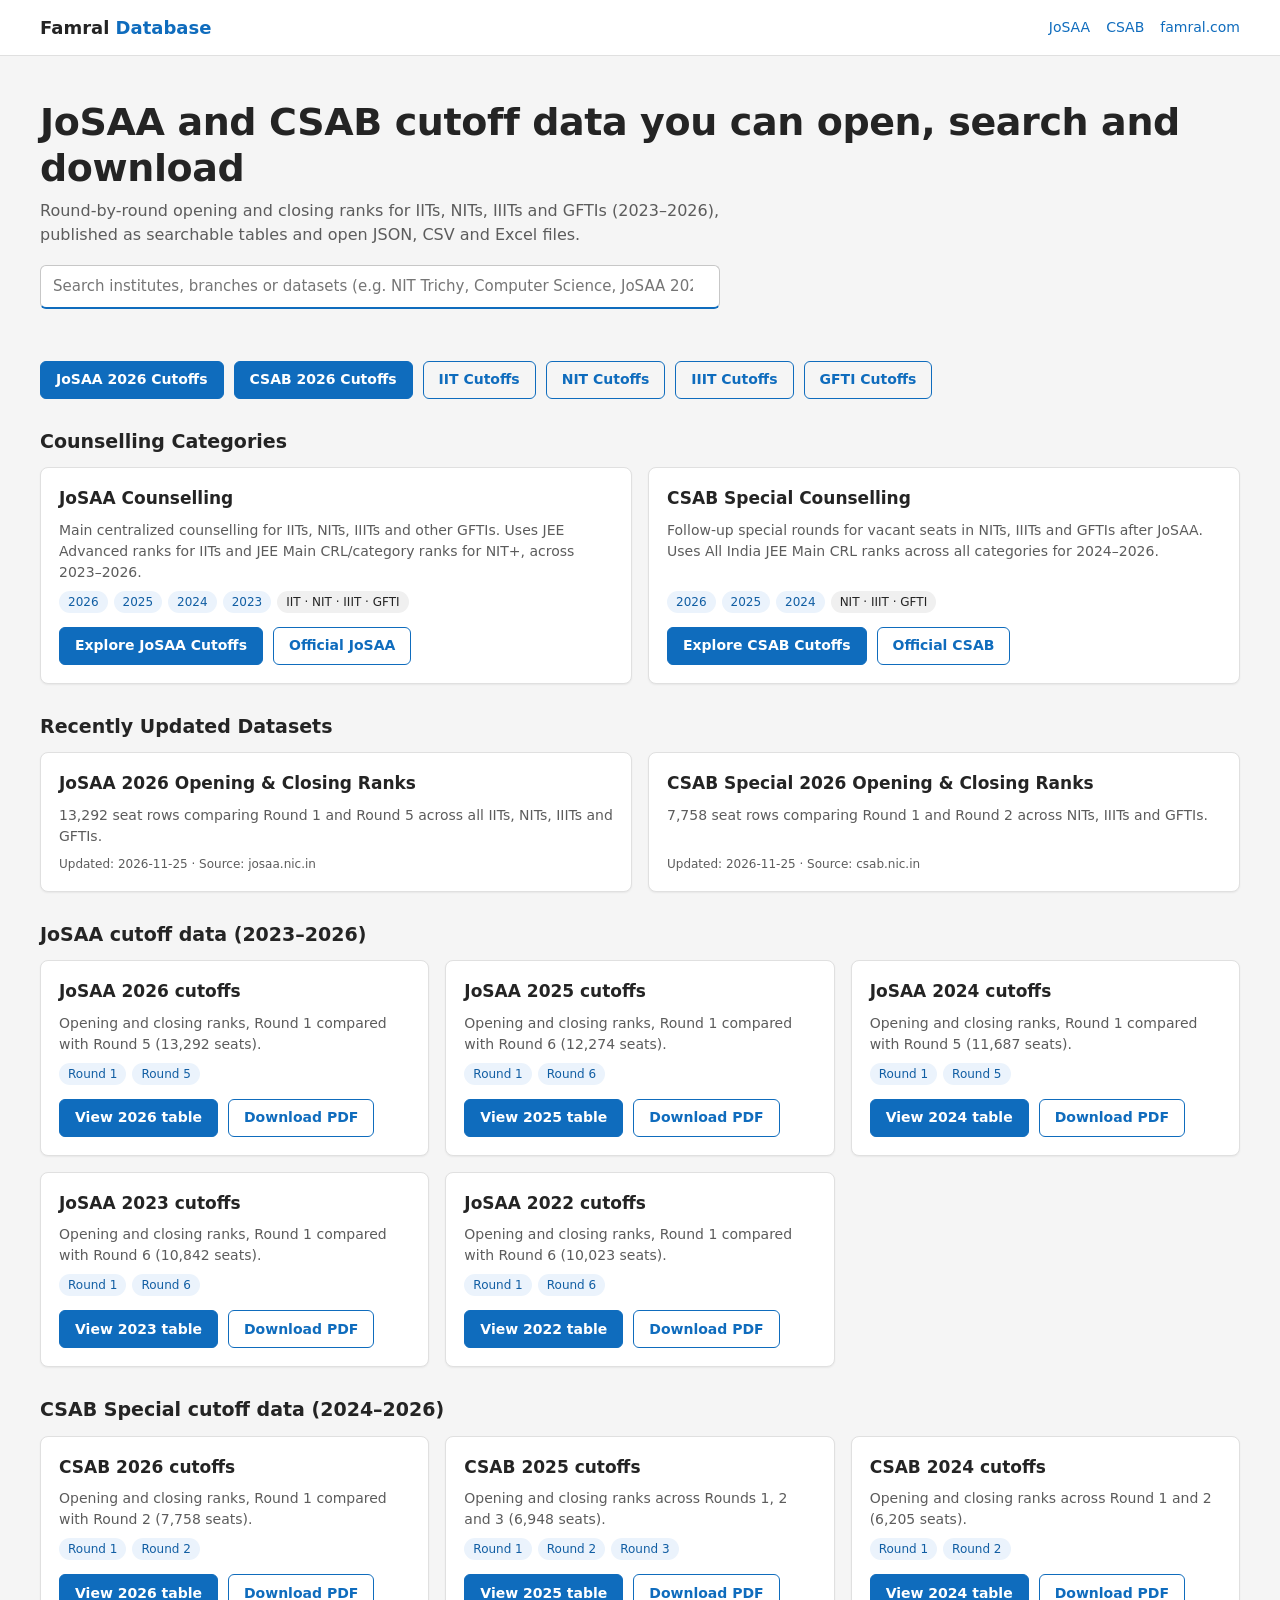
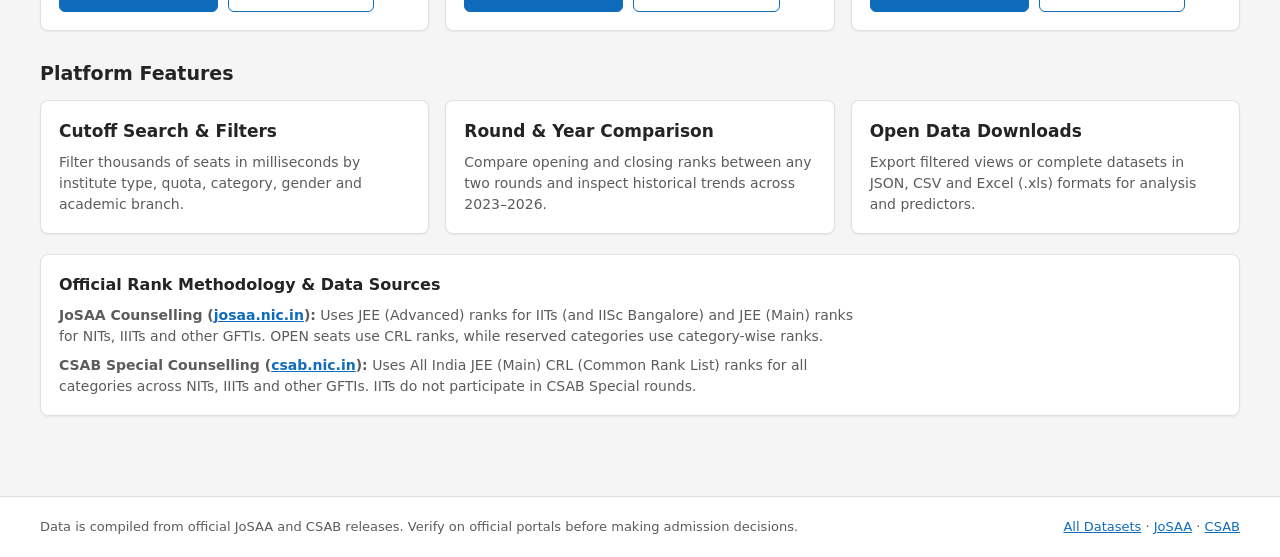
==== commit fbef74e0: "Update index.html" ====
--- a/index.html
+++ b/index.html
@@ -290,6 +290,19 @@
             <button class="btn ghost" type="button" data-pdf-counselling="josaa" data-pdf-year="2023">Download PDF</button>
           </div>
         </article>
+        <article class="card dataset-card"
+          data-search="josaa 2022 cutoffs opening and closing ranks, round 1 compared with round 6. josaa 2022">
+          <h3><a href="/josaa/cutoff/2022">JoSAA 2022 cutoffs</a></h3>
+          <p>Opening and closing ranks, Round 1 compared with Round 6 (10,023 seats).</p>
+          <ul class="tags">
+            <li class="tag">Round 1</li>
+            <li class="tag">Round 6</li>
+          </ul>
+          <div class="actions">
+            <a class="btn primary" href="/josaa/cutoff/2022">View 2022 table</a>
+            <button class="btn ghost" type="button" data-pdf-counselling="josaa" data-pdf-year="2022">Download PDF</button>
+          </div>
+        </article>
       </div>
     </section>
 
@@ -436,4 +449,4 @@
   </script>
 </body>
 
-</html>+</html>
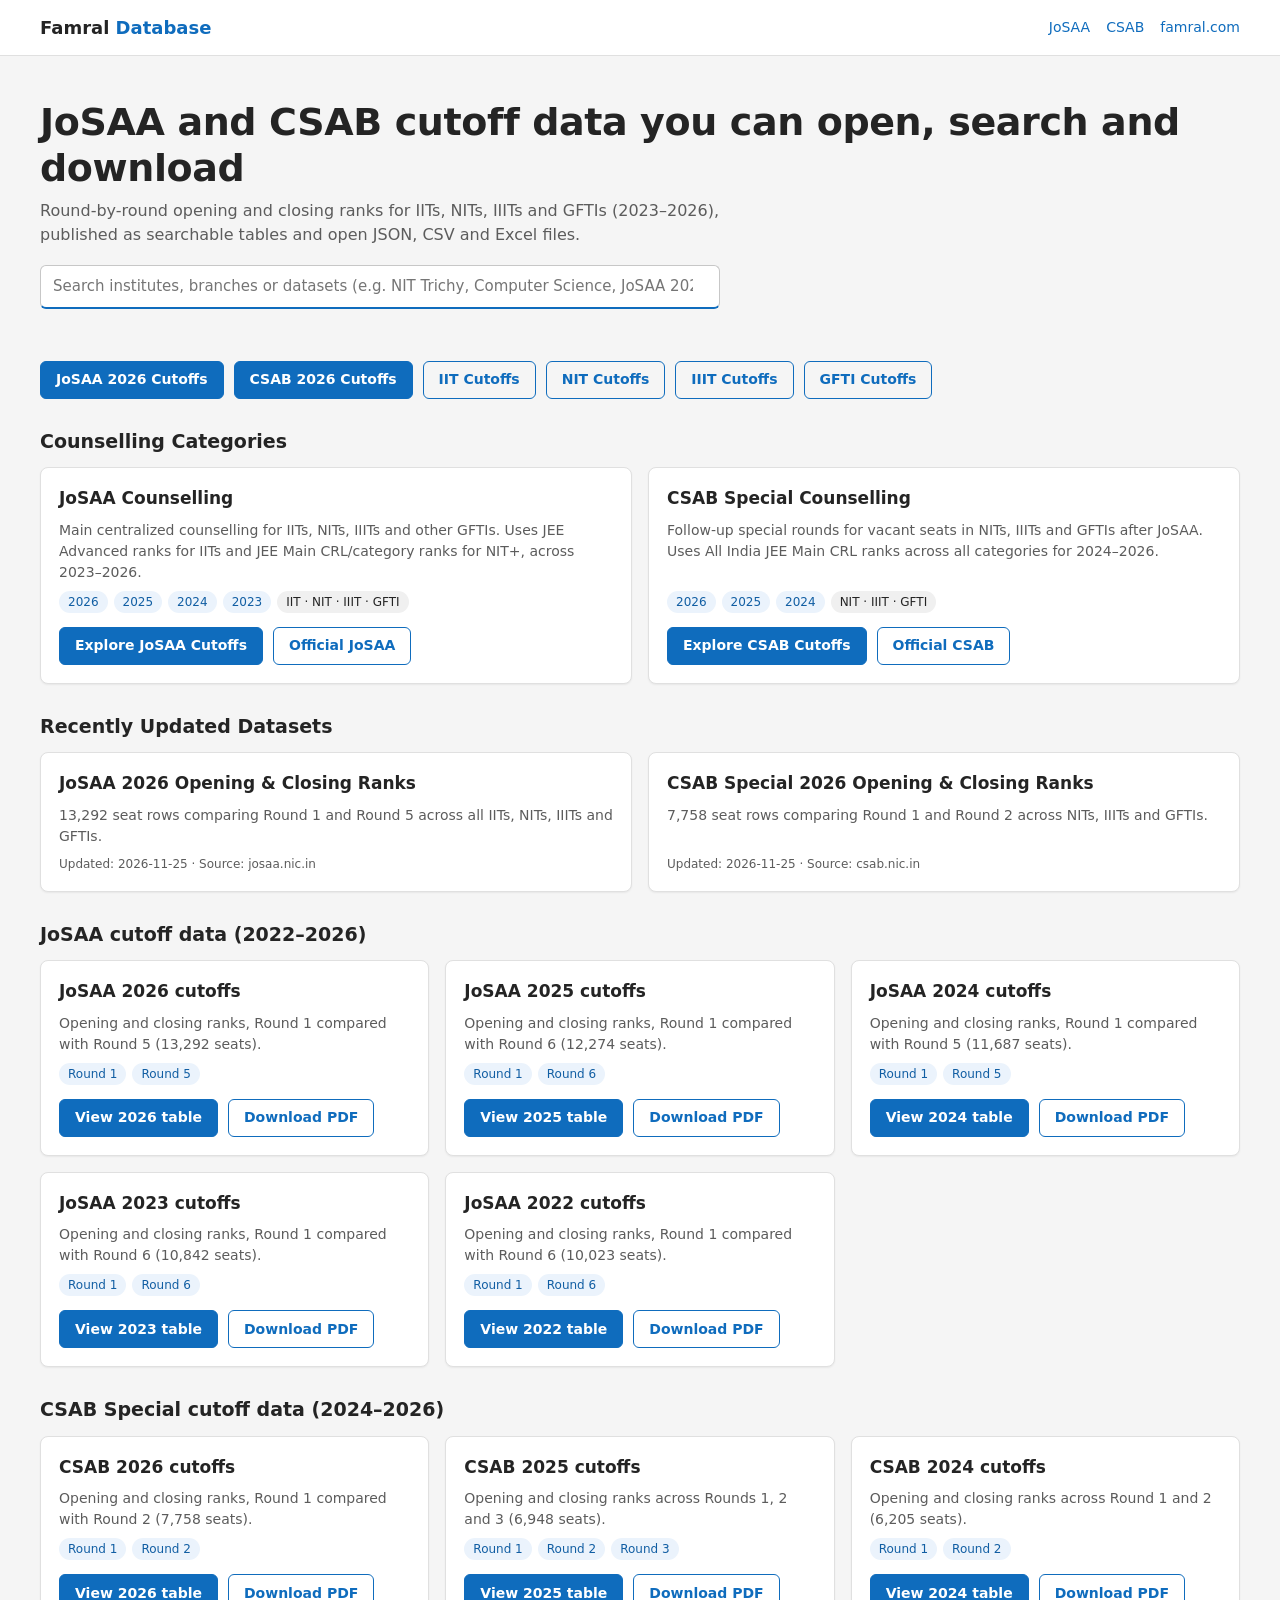
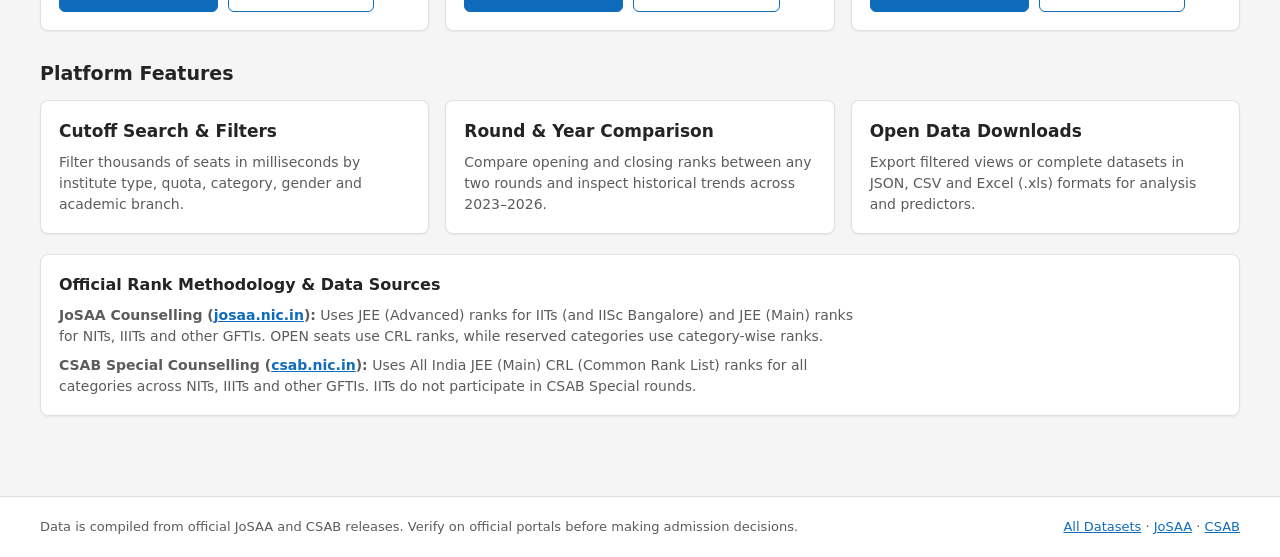
==== commit 2df07315: "Add files via upload" ====
--- a/index.html
+++ b/index.html
@@ -55,9 +55,10 @@
         { "@type": "ListItem", "position": 2, "name": "JoSAA 2025 cutoffs", "url": "https://database.famral.com/josaa/cutoff/2025" },
         { "@type": "ListItem", "position": 3, "name": "JoSAA 2024 cutoffs", "url": "https://database.famral.com/josaa/cutoff/2024" },
         { "@type": "ListItem", "position": 4, "name": "JoSAA 2023 cutoffs", "url": "https://database.famral.com/josaa/cutoff/2023" },
-        { "@type": "ListItem", "position": 5, "name": "CSAB 2026 cutoffs", "url": "https://database.famral.com/csab/cutoff/2026" },
-        { "@type": "ListItem", "position": 6, "name": "CSAB 2025 cutoffs", "url": "https://database.famral.com/csab/cutoff/2025" },
-        { "@type": "ListItem", "position": 7, "name": "CSAB 2024 cutoffs", "url": "https://database.famral.com/csab/cutoff/2024" }
+        { "@type": "ListItem", "position": 5, "name": "JoSAA 2022 cutoffs", "url": "https://database.famral.com/josaa/cutoff/2022" },
+        { "@type": "ListItem", "position": 6, "name": "CSAB 2026 cutoffs", "url": "https://database.famral.com/csab/cutoff/2026" },
+        { "@type": "ListItem", "position": 7, "name": "CSAB 2025 cutoffs", "url": "https://database.famral.com/csab/cutoff/2025" },
+        { "@type": "ListItem", "position": 8, "name": "CSAB 2024 cutoffs", "url": "https://database.famral.com/csab/cutoff/2024" }
       ]
     }
   },
@@ -108,6 +109,18 @@
     "temporalCoverage": "2023",
     "keywords": ["JoSAA", "cutoff", "opening rank", "closing rank", "2023"],
     "distribution": [{ "@type": "DataDownload", "encodingFormat": "application/json", "contentUrl": "https://database.famral.com/josaa/cutoff/2023.json" }]
+  },
+  {
+    "@context": "https://schema.org",
+    "@type": "Dataset",
+    "name": "JoSAA 2022 cutoffs: opening and closing ranks",
+    "description": "JoSAA 2022 opening and closing ranks comparing Round 1 and Round 6 for every IIT, NIT, IIIT and GFTI seat across quotas and categories.",
+    "url": "https://database.famral.com/josaa/cutoff/2022",
+    "license": "https://creativecommons.org/licenses/by/4.0/",
+    "creator": { "@type": "Organization", "name": "Famral", "url": "https://www.famral.com/" },
+    "temporalCoverage": "2022",
+    "keywords": ["JoSAA", "cutoff", "opening rank", "closing rank", "2022"],
+    "distribution": [{ "@type": "DataDownload", "encodingFormat": "application/json", "contentUrl": "https://database.famral.com/josaa/cutoff/2022.json" }]
   },
   {
     "@context": "https://schema.org",
@@ -236,7 +249,7 @@
     </section>
 
     <section class="group" aria-labelledby="h-josaa">
-      <h2 id="h-josaa">JoSAA cutoff data (2023–2026)</h2>
+      <h2 id="h-josaa">JoSAA cutoff data (2022–2026)</h2>
       <div class="grid">
         <article class="card dataset-card"
           data-search="josaa 2026 cutoffs opening and closing ranks, round by round. josaa 2026 round 1 round 5">
@@ -449,4 +462,4 @@
   </script>
 </body>
 
-</html>
+</html>
